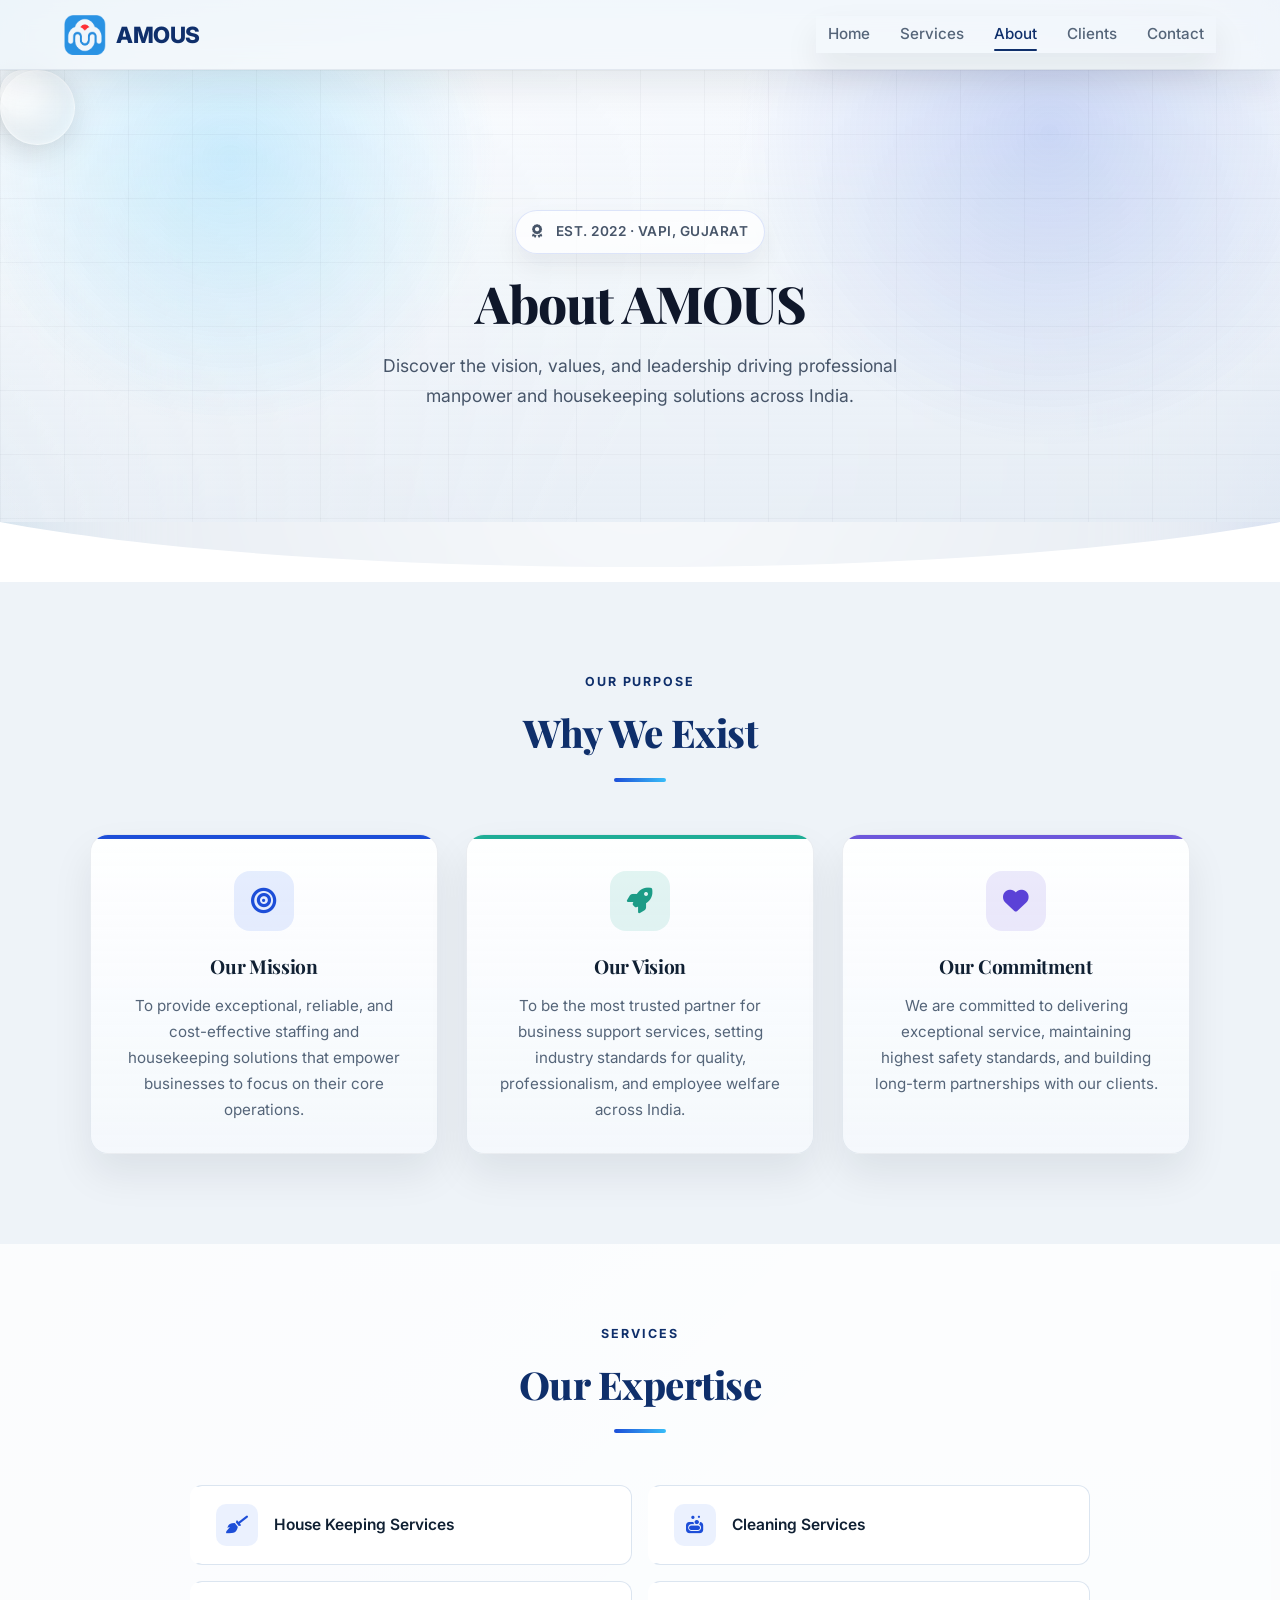
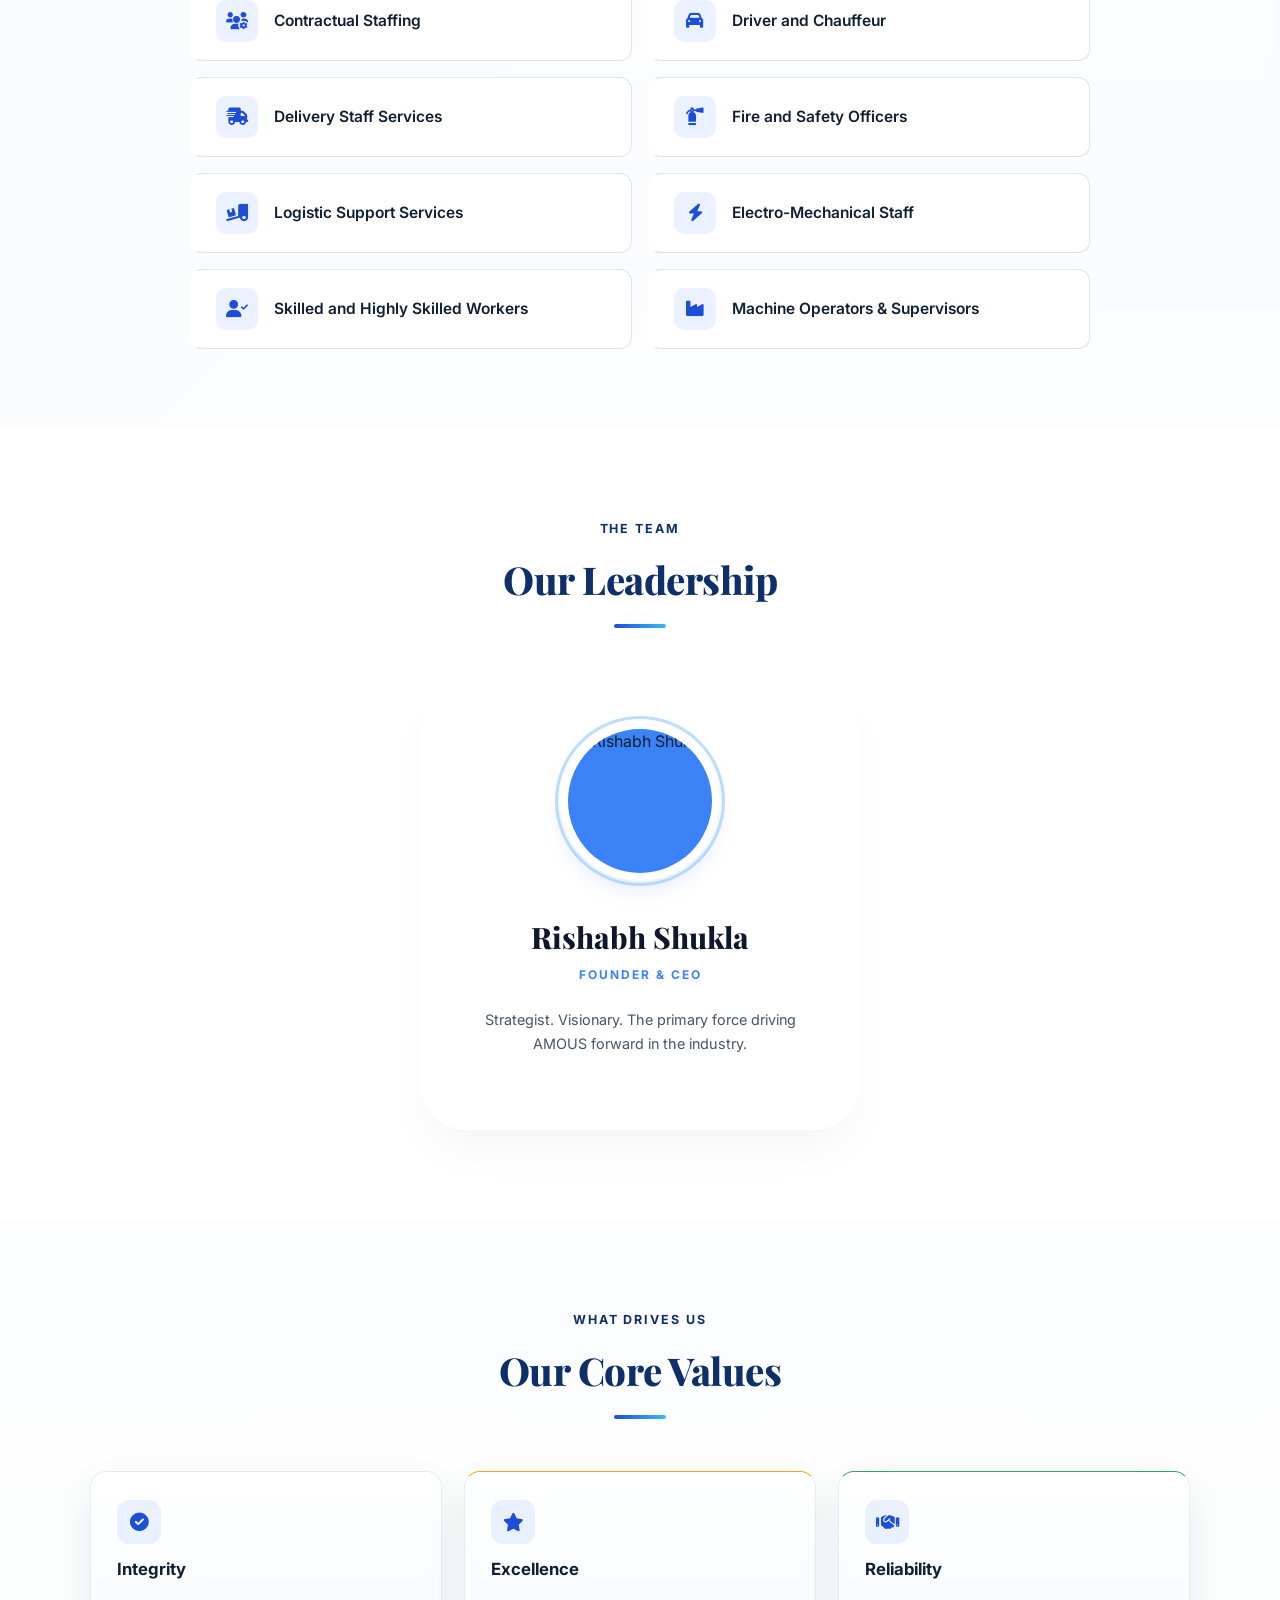
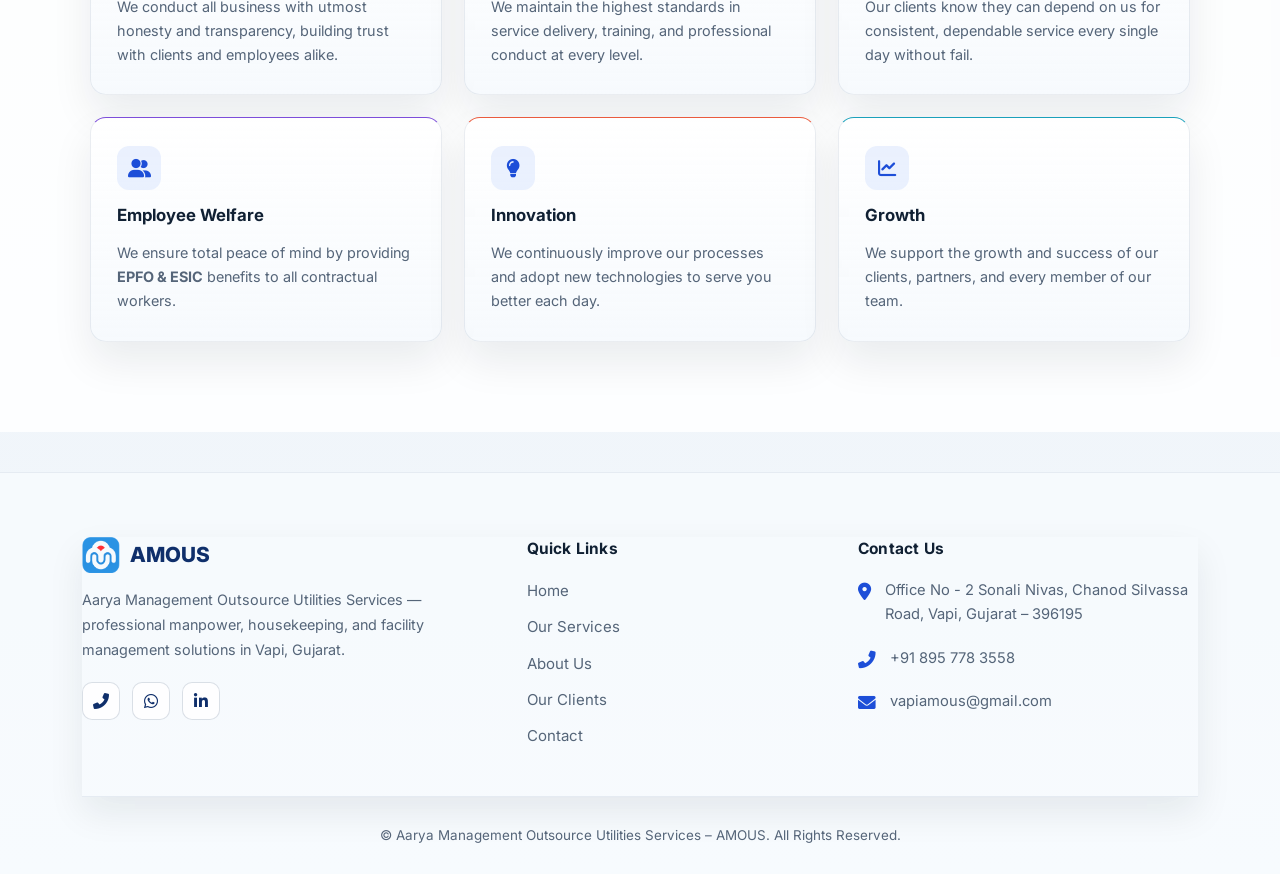
==== frontend/about.html @ ff57b249 "Add project files and ignore sensitive backend env/data/uploads" ====
<!DOCTYPE html>
<html lang="en">

<head>
  <meta charset="UTF-8">
  <title>About AMOUS | Best Manpower Supply in Vapi</title>
  <meta name="description"
    content="Learn about AMOUS, a trusted provider for manpower supply, housekeeping, staffing, and facility management in Vapi, Gujarat.">
  <meta name="keywords"
    content="best manpower supply in Vapi, manpower supplier in Vapi, facility management Vapi, housekeeping services Vapi, staffing services Gujarat, Vabion manpower services, manpower supplier Vabion">
  <meta name="viewport" content="width=device-width, initial-scale=1.0">
  <link rel="canonical" href="https://www.amous.in/about.html">

  <!-- Fonts & Icons -->
  <link rel="preconnect" href="https://fonts.googleapis.com">
  <link rel="preconnect" href="https://fonts.gstatic.com" crossorigin>
  <link href="https://fonts.googleapis.com/css2?family=Inter:wght@300;400;500;600;700;800&display=swap"
    rel="stylesheet">
  <link rel="stylesheet" href="https://cdnjs.cloudflare.com/ajax/libs/font-awesome/6.0.0/css/all.min.css">
  <link rel="stylesheet" href="https://cdnjs.cloudflare.com/ajax/libs/aos/2.3.4/aos.css">

  <!-- Shared Stylesheet -->
  <link rel="stylesheet" href="style.css?v=3">

  <style>
    /* about page styles */

    /* bg canvas */
    #hero-canvas {
      position: fixed;
      top: 0;
      left: 0;
      width: 100vw;
      height: 100vh;
      pointer-events: none;
      z-index: -1;
    }

    /* no custom cursor */

    /* floating liquid glass bubbles */
    .physics-orb {
      position: absolute;
      border-radius: 50%;
      pointer-events: none;
      z-index: 3;
      will-change: left, top;
      user-select: none;
      background: radial-gradient(circle at 30% 30%, rgba(255, 255, 255, 0.4), rgba(255, 255, 255, 0.02));
      backdrop-filter: blur(8px);
      -webkit-backdrop-filter: blur(8px);
      border: 1px solid rgba(255, 255, 255, 0.5);
      box-shadow: inset 0 0 10px rgba(255, 255, 255, 0.4), 0 8px 32px rgba(0, 0, 0, 0.1);
    }

    /* hero banner */
    .about-hero {
      position: relative;
      padding: 140px 20px 110px;
      margin-top: 70px;
      background: transparent;
      color: var(--text);
      text-align: center;
      overflow: hidden;
    }

    /* Animated gradient blobs */
    .about-hero::before {
      content: '';
      position: absolute;
      inset: 0;
      background:
        radial-gradient(ellipse 65% 70% at 15% 40%, rgba(59, 130, 246, 0.15) 0%, transparent 65%),
        radial-gradient(ellipse 55% 65% at 85% 20%, rgba(139, 92, 246, 0.1) 0%, transparent 60%),
        radial-gradient(ellipse 45% 55% at 55% 85%, rgba(14, 165, 233, 0.1) 0%, transparent 60%);
      animation: heroGlow 10s ease-in-out infinite alternate;
      pointer-events: none;
    }

    @keyframes heroGlow {
      0% {
        opacity: 1;
        transform: scale(1);
      }

      100% {
        opacity: 0.8;
        transform: scale(1.05);
      }
    }

    /* Dot grid overlay */
    .about-hero::after {
      content: '';
      position: absolute;
      inset: 0;
      background-image: radial-gradient(circle, rgba(0, 0, 0, 0.03) 1px, transparent 1px);
      background-size: 28px 28px;
      pointer-events: none;
    }

    .about-hero-content {
      position: relative;
      z-index: 2;
      max-width: 740px;
      margin: 0 auto;
    }

    .about-hero-tag {
      display: inline-flex;
      align-items: center;
      gap: 10px;
      color: #475569;
      font-size: 0.85rem;
      font-weight: 600;
      letter-spacing: 0.5px;
      text-transform: uppercase;
      margin-bottom: 20px;
    }

    .about-hero h1 {
      font-size: clamp(2rem, 4.5vw, 3.2rem);
      font-weight: 800;
      letter-spacing: -1px;
      line-height: 1.15;
      margin-bottom: 18px;
      color: #0f172a;
    }

    .about-hero p {
      font-size: 1.1rem;
      color: #475569;
      line-height: 1.75;
      max-width: 600px;
      margin: 0 auto;
    }

    /* Wave divider */
    .wave-divider {
      position: relative;
      height: 60px;
      background: transparent;
      overflow: hidden;
    }

    .wave-divider svg {
      position: absolute;
      bottom: 0;
      left: 0;
      width: 100%;
      height: 100%;
    }

    @media (max-width: 768px) {
      .about-hero {
        padding: 100px 20px 80px;
      }

      .about-hero h1 {
        font-size: 2rem;
      }

      .about-hero p {
        font-size: 1rem;
      }
    }

    /* mission & vision */
    .mission-section {
      padding: 90px 20px;
      background: var(--bg);
    }

    .mission-grid {
      max-width: 1100px;
      margin: 0 auto;
      display: grid;
      grid-template-columns: repeat(3, 1fr);
      gap: 28px;
    }

    @media (max-width: 860px) {
      .mission-grid {
        grid-template-columns: 1fr;
        max-width: 480px;
      }
    }

    .mission-card {
      position: relative;
      padding: 36px 30px 30px;
      border-radius: 18px;
      background: var(--surface);
      border: 1px solid var(--surface-2);
      text-align: center;
      transition: box-shadow var(--transition), transform var(--transition), background var(--transition);
      overflow: hidden;
    }

    .mission-card::before {
      content: '';
      position: absolute;
      top: 0;
      left: 0;
      right: 0;
      height: 4px;
      border-radius: 18px 18px 0 0;
    }

    .mission-card.mc-mission::before {
      background: var(--blue);
    }

    .mission-card.mc-vision::before {
      background: hsl(170, 70%, 40%);
    }

    .mission-card.mc-commit::before {
      background: hsl(250, 65%, 60%);
    }

    .mission-card:hover {
      box-shadow: var(--shadow-md);
      transform: translateY(-6px);
      background: var(--white);
    }

    .mission-icon {
      width: 60px;
      height: 60px;
      border-radius: 16px;
      display: flex;
      align-items: center;
      justify-content: center;
      margin: 0 auto 20px;
      font-size: 1.6rem;
    }

    .mc-mission .mission-icon {
      background: hsla(221, 91%, 60%, 0.12);
      color: var(--blue);
    }

    .mc-vision .mission-icon {
      background: hsla(170, 70%, 40%, 0.12);
      color: hsl(170, 70%, 36%);
    }

    .mc-commit .mission-icon {
      background: hsla(250, 65%, 60%, 0.12);
      color: hsl(250, 65%, 55%);
    }

    .mission-card h3 {
      font-size: 1.2rem;
      font-weight: 700;
      color: var(--text);
      margin-bottom: 12px;
      letter-spacing: -0.3px;
    }

    .mission-card p {
      color: var(--text-muted);
      font-size: 0.95rem;
      line-height: 1.7;
      margin: 0;
    }

    /* expertise */
    .expertise-section {
      padding: 80px 20px;
      background: var(--surface);
    }

    .expertise-grid {
      display: grid;
      grid-template-columns: repeat(2, 1fr);
      gap: 16px;
      max-width: 900px;
      margin: 0 auto;
    }

    @media (max-width: 640px) {
      .expertise-grid {
        grid-template-columns: 1fr;
      }
    }

    .expertise-item {
      background: var(--white);
      border-radius: 12px;
      padding: 18px 22px;
      display: flex;
      align-items: center;
      gap: 16px;
      border: 1px solid var(--surface-2);
      border-left: 4px solid transparent;
      transition: border-left-color var(--transition), box-shadow var(--transition), transform var(--transition);
      cursor: default;
    }

    .expertise-item:hover {
      border-left-color: var(--blue);
      box-shadow: var(--shadow-md);
      transform: translateX(6px);
    }

    .expertise-item .exp-icon {
      width: 42px;
      height: 42px;
      border-radius: 10px;
      background: hsla(221, 91%, 60%, 0.1);
      display: flex;
      align-items: center;
      justify-content: center;
      color: var(--blue);
      font-size: 1.1rem;
      flex-shrink: 0;
      transition: background var(--transition), transform var(--transition);
    }

    .expertise-item:hover .exp-icon {
      background: var(--blue);
      color: white;
      transform: scale(1.1);
    }

    .expertise-item span {
      font-weight: 600;
      font-size: 0.97rem;
      color: var(--text);
    }

    /* leadership */
    .leadership-section {
      padding: 90px 20px;
      background: var(--white);
    }

    .team-grid {
      display: flex;
      justify-content: center;
      flex-wrap: wrap;
      gap: 36px;
      max-width: 1000px;
      margin: 0 auto;
    }

    .team-member {
      background: rgba(255, 255, 255, 0.6);
      backdrop-filter: blur(16px);
      -webkit-backdrop-filter: blur(16px);
      border: 1px solid rgba(255, 255, 255, 0.8);
      box-shadow: 0 25px 50px -12px rgba(0, 0, 0, 0.05);
      transition: transform 0.2s ease-out, box-shadow 0.2s ease-out;
      border-radius: 3rem;
      padding: 40px;
      text-align: center;
      width: 100%;
      max-width: 440px;
      position: relative;
    }

    .team-avatar-initials {
      width: 160px;
      height: 160px;
      margin: 0 auto 32px;
      border-radius: 50%;
      background: white;
      box-shadow: 0 10px 25px -5px rgba(59, 130, 246, 0.2);
      display: flex;
      align-items: center;
      justify-content: center;
      position: relative;
      padding: 8px;
      /* White border gap */
    }

    .team-avatar-initials img {
      border-radius: 50%;
      object-fit: cover;
      width: 100%;
      height: 100%;
      background: #3b82f6;
      /* Fallback color */
    }

    /* Outer glowing ring around avatars */
    .avatar-ring {
      position: absolute;
      inset: -5px;
      border: 3px solid #93c5fd;
      border-radius: 50%;
      opacity: 0.6;
    }

    .team-member-info h3 {
      font-size: 1.85rem;
      font-weight: 800;
      color: #0f172a;
      margin-bottom: 4px;
    }

    .team-member-role {
      display: block;
      color: #3b82f6;
      font-size: 0.75rem;
      font-weight: 700;
      text-transform: uppercase;
      letter-spacing: 2px;
      margin-bottom: 24px;
    }

    .team-member-bio {
      color: #475569;
      font-size: 0.9rem;
      line-height: 1.7;
      margin-bottom: 32px;
    }



    @media (max-width: 768px) {
      .team-grid {
        flex-direction: column;
        align-items: center;
      }
    }

    /* core values */
    .values-section {
      padding: 90px 20px;
      background: var(--surface);
    }

    .values-grid {
      display: grid;
      grid-template-columns: repeat(3, 1fr);
      gap: 22px;
      max-width: 1100px;
      margin: 0 auto;
    }

    @media (max-width: 900px) {
      .values-grid {
        grid-template-columns: repeat(2, 1fr);
      }
    }

    @media (max-width: 580px) {
      .values-grid {
        grid-template-columns: 1fr;
      }
    }

    .value-card {
      background: var(--white);
      border-radius: 16px;
      padding: 28px 26px;
      border: 1px solid var(--surface-2);
      border-top: 4px solid var(--blue);
      transition: box-shadow var(--transition), transform var(--transition), border-top-color var(--transition);
      display: flex;
      flex-direction: column;
      gap: 12px;
    }

    .value-card:nth-child(2) {
      border-top-color: hsl(35, 92%, 55%);
    }

    .value-card:nth-child(3) {
      border-top-color: hsl(145, 55%, 42%);
    }

    .value-card:nth-child(4) {
      border-top-color: hsl(260, 65%, 58%);
    }

    .value-card:nth-child(5) {
      border-top-color: hsl(10, 80%, 58%);
    }

    .value-card:nth-child(6) {
      border-top-color: hsl(190, 75%, 42%);
    }

    .value-card:hover {
      box-shadow: var(--shadow-md);
      transform: translateY(-5px);
    }

    .value-icon {
      width: 44px;
      height: 44px;
      border-radius: 12px;
      background: hsla(221, 91%, 60%, 0.1);
      display: flex;
      align-items: center;
      justify-content: center;
      color: var(--blue);
      font-size: 1.15rem;
      transition: transform 0.5s ease, background var(--transition);
    }

    .value-card:hover .value-icon {
      transform: rotateY(360deg);
    }

    .value-card h4 {
      font-size: 1.05rem;
      font-weight: 700;
      color: var(--text);
      margin: 0;
    }

    .value-card p {
      font-size: 0.9rem;
      color: var(--text-muted);
      margin: 0;
      line-height: 1.65;
    }

    /* dividers */
    .section-divider {
      width: 52px;
      height: 4px;
      background: linear-gradient(90deg, var(--blue), var(--blue-light));
      border-radius: 99px;
      margin: 10px auto 52px;
    }

    /* Footer for about page */
    .about-footer {
      background: var(--navy);
      color: hsla(0, 0%, 100%, 0.7);
      padding: 64px 20px 28px;
    }
  </style>
  <style>
    :root {
      --bg: #eef3f8;
      --surface: rgba(255, 255, 255, 0.86);
      --surface-2: #dbe5f0;
      --white: #ffffff;
      --text: #102033;
      --text-muted: #556579;
      --blue: #1d4ed8;
      --blue-light: #38bdf8;
      --blue-dark: #0f2f6b;
      --border: rgba(148, 163, 184, 0.22);
      --radius: 22px;
      --radius-sm: 12px;
      --shadow-sm: 0 16px 34px rgba(15, 23, 42, 0.08);
      --shadow-md: 0 24px 48px rgba(15, 23, 42, 0.12);
      --shadow-lg: 0 36px 72px rgba(15, 23, 42, 0.16);
      --transition: 0.28s ease;
    }

    body {
      background:
        radial-gradient(circle at top left, rgba(56, 189, 248, 0.22), transparent 28%),
        radial-gradient(circle at top right, rgba(29, 78, 216, 0.18), transparent 30%),
        linear-gradient(135deg, rgba(15, 47, 107, 0.07) 0%, transparent 42%),
        linear-gradient(180deg, #f2f6fb 0%, #e2ebf4 44%, #f4f8fc 100%);
      color: var(--text);
    }

    .about-hero {
      background:
        linear-gradient(180deg, rgba(248, 251, 254, 0.94) 0%, rgba(227, 235, 244, 0.7) 100%);
    }

    .about-hero::before {
      background:
        radial-gradient(circle at 18% 20%, rgba(56, 189, 248, 0.24), transparent 24%),
        radial-gradient(circle at 82% 14%, rgba(29, 78, 216, 0.2), transparent 28%),
        linear-gradient(120deg, rgba(255, 255, 255, 0.28) 0%, transparent 55%);
      animation: heroGlow 12s ease-in-out infinite alternate;
    }

    .about-hero::after {
      background-image:
        linear-gradient(rgba(15, 23, 42, 0.07) 1px, transparent 1px),
        linear-gradient(90deg, rgba(15, 23, 42, 0.07) 1px, transparent 1px);
      background-size: 64px 64px;
      opacity: 0.48;
    }

    .about-hero-tag {
      background: rgba(255, 255, 255, 0.72);
      border: 1px solid rgba(29, 78, 216, 0.14);
      border-radius: 999px;
      padding: 10px 16px;
      box-shadow: 0 12px 24px rgba(15, 23, 42, 0.06);
    }

    .mission-card,
    .value-card,
    .team-card {
      background: linear-gradient(180deg, rgba(255, 255, 255, 0.94) 0%, rgba(245, 249, 253, 0.84) 100%);
      border: 1px solid rgba(148, 163, 184, 0.2);
      box-shadow: 0 20px 40px rgba(15, 23, 42, 0.08);
    }
  </style>
</head>

<body>
  <!-- Scroll Progress Bar -->
  <div class="scroll-progress-container">
    <div class="scroll-progress-bar" id="scrollProgress"></div>
  </div>

  <!-- Full-page canvas background (fixed, behind everything) -->
  <canvas id="hero-canvas"></canvas>


  <!-- floating glass bubbles -->
  <div class="physics-orb" id="orb0" style="width: 60px; height: 60px;"></div>
  <div class="physics-orb" id="orb1" style="width: 45px; height: 45px;"></div>
  <div class="physics-orb" id="orb2" style="width: 75px; height: 75px;"></div>

  <!-- header -->
  <header id="header">
    <div class="nav-container">
      <a href="index.html" class="logo">
        <img src="main/logo.png" alt="AMOUS logo">
        <span>AMOUS</span>
      </a>
      <div class="hamburger" id="hamburger"><i class="fas fa-bars"></i></div>
      <nav id="nav-menu">
        <a href="index.html#home" class="nav-link">Home</a>
        <a href="index.html#services" class="nav-link">Services</a>
        <a href="about.html" class="nav-link active-nav">About</a>
        <a href="index.html#clients" class="nav-link">Clients</a>
        <a href="index.html#contact" class="nav-link">Contact</a>
      </nav>
    </div>
  </header>

  <!-- hero -->
  <section class="about-hero">
    <div class="about-hero-content">
      <span class="about-hero-tag"><i class="fas fa-award"></i> &nbsp;Est. 2022 · Vapi, Gujarat</span>
      <h1 data-aos="fade-up" data-aos-duration="900">About AMOUS</h1>
      <p data-aos="fade-up" data-aos-duration="900" data-aos-delay="150">Discover the vision, values, and leadership
        driving professional manpower and housekeeping solutions across India.</p>
    </div>
  </section>

  <!-- Wave divider -->
  <div class="wave-divider">
    <svg viewBox="0 0 1440 60" preserveAspectRatio="none" xmlns="http://www.w3.org/2000/svg">
      <path d="M0,0 C360,60 1080,60 1440,0 L1440,60 L0,60 Z" fill="var(--white)" />
    </svg>
  </div>

  <!-- mission -->
  <section class="mission-section">
    <span class="section-label">Our Purpose</span>
    <h2 class="section-title">Why We Exist</h2>
    <div class="section-divider"></div>

    <div class="mission-grid">
      <div class="mission-card mc-mission" data-aos="fade-up" data-aos-delay="0">
        <div class="mission-icon"><i class="fas fa-bullseye"></i></div>
        <h3>Our Mission</h3>
        <p>To provide exceptional, reliable, and cost-effective staffing and housekeeping solutions that empower
          businesses to focus on their core operations.</p>
      </div>
      <div class="mission-card mc-vision" data-aos="fade-up" data-aos-delay="120">
        <div class="mission-icon"><i class="fas fa-rocket"></i></div>
        <h3>Our Vision</h3>
        <p>To be the most trusted partner for business support services, setting industry standards for quality,
          professionalism, and employee welfare across India.</p>
      </div>
      <div class="mission-card mc-commit" data-aos="fade-up" data-aos-delay="240">
        <div class="mission-icon"><i class="fas fa-heart"></i></div>
        <h3>Our Commitment</h3>
        <p>We are committed to delivering exceptional service, maintaining highest safety standards, and building
          long-term partnerships with our clients.</p>
      </div>
    </div>
  </section>

  <!-- services -->
  <section class="expertise-section">
    <span class="section-label">Services</span>
    <h2 class="section-title">Our Expertise</h2>
    <div class="section-divider"></div>

    <div class="expertise-grid">
      <div class="expertise-item" data-aos="fade-up" data-aos-delay="0">
        <div class="exp-icon"><i class="fas fa-broom"></i></div>
        <span>House Keeping Services</span>
      </div>
      <div class="expertise-item" data-aos="fade-up" data-aos-delay="60">
        <div class="exp-icon"><i class="fas fa-soap"></i></div>
        <span>Cleaning Services</span>
      </div>
      <div class="expertise-item" data-aos="fade-up" data-aos-delay="120">
        <div class="exp-icon"><i class="fas fa-users-cog"></i></div>
        <span>Contractual Staffing</span>
      </div>
      <div class="expertise-item" data-aos="fade-up" data-aos-delay="180">
        <div class="exp-icon"><i class="fas fa-car"></i></div>
        <span>Driver and Chauffeur</span>
      </div>
      <div class="expertise-item" data-aos="fade-up" data-aos-delay="240">
        <div class="exp-icon"><i class="fas fa-shipping-fast"></i></div>
        <span>Delivery Staff Services</span>
      </div>
      <div class="expertise-item" data-aos="fade-up" data-aos-delay="300">
        <div class="exp-icon"><i class="fas fa-fire-extinguisher"></i></div>
        <span>Fire and Safety Officers</span>
      </div>
      <div class="expertise-item" data-aos="fade-up" data-aos-delay="360">
        <div class="exp-icon"><i class="fas fa-truck-loading"></i></div>
        <span>Logistic Support Services</span>
      </div>
      <div class="expertise-item" data-aos="fade-up" data-aos-delay="420">
        <div class="exp-icon"><i class="fas fa-bolt"></i></div>
        <span>Electro-Mechanical Staff</span>
      </div>
      <div class="expertise-item" data-aos="fade-up" data-aos-delay="480">
        <div class="exp-icon"><i class="fas fa-user-check"></i></div>
        <span>Skilled and Highly Skilled Workers</span>
      </div>
      <div class="expertise-item" data-aos="fade-up" data-aos-delay="540">
        <div class="exp-icon"><i class="fas fa-industry"></i></div>
        <span>Machine Operators &amp; Supervisors</span>
      </div>
    </div>
  </section>

  <!-- team -->
  <section class="leadership-section">
    <span class="section-label">The Team</span>
    <h2 class="section-title">Our Leadership</h2>
    <div class="section-divider"></div>

    <div class="team-grid">

      <!-- Card 1 -->
      <div class="team-member" data-tilt>
        <div class="team-avatar-initials">
          <img src="https://placehold.co/400x400/3b82f6/ffffff?text=RS&font=Montserrat" alt="Rishabh Shukla">
          <div class="avatar-ring"></div>
        </div>
        <div class="team-member-info">
          <h3>Rishabh Shukla</h3>
          <span class="team-member-role">Founder &amp; CEO</span>
          <p class="team-member-bio">Strategist. Visionary. The primary force driving AMOUS forward in the industry.</p>
        </div>
      </div>

    </div>
  </section>

  <!-- values -->
  <section class="values-section">
    <span class="section-label">What Drives Us</span>
    <h2 class="section-title">Our Core Values</h2>
    <div class="section-divider"></div>

    <div class="values-grid">
      <div class="value-card" data-aos="fade-up" data-aos-delay="0">
        <div class="value-icon"><i class="fas fa-check-circle"></i></div>
        <h4>Integrity</h4>
        <p>We conduct all business with utmost honesty and transparency, building trust with clients and employees
          alike.</p>
      </div>
      <div class="value-card" data-aos="fade-up" data-aos-delay="80">
        <div class="value-icon"><i class="fas fa-star"></i></div>
        <h4>Excellence</h4>
        <p>We maintain the highest standards in service delivery, training, and professional conduct at every level.</p>
      </div>
      <div class="value-card" data-aos="fade-up" data-aos-delay="160">
        <div class="value-icon"><i class="fas fa-handshake"></i></div>
        <h4>Reliability</h4>
        <p>Our clients know they can depend on us for consistent, dependable service every single day without fail.</p>
      </div>
      <div class="value-card" data-aos="fade-up" data-aos-delay="240">
        <div class="value-icon"><i class="fas fa-user-friends"></i></div>
        <h4>Employee Welfare</h4>
        <p>We ensure total peace of mind by providing <strong>EPFO &amp; ESIC</strong> benefits to all contractual
          workers.</p>
      </div>
      <div class="value-card" data-aos="fade-up" data-aos-delay="320">
        <div class="value-icon"><i class="fas fa-lightbulb"></i></div>
        <h4>Innovation</h4>
        <p>We continuously improve our processes and adopt new technologies to serve you better each day.</p>
      </div>
      <div class="value-card" data-aos="fade-up" data-aos-delay="400">
        <div class="value-icon"><i class="fas fa-chart-line"></i></div>
        <h4>Growth</h4>
        <p>We support the growth and success of our clients, partners, and every member of our team.</p>
      </div>
    </div>
  </section>

  <!-- footer -->
  <footer id="contact">
    <div class="footer-inner">

      <!-- Brand column -->
      <div class="footer-col">
        <div class="footer-logo-row">
          <img src="main/logo.png" alt="AMOUS logo">
          <span>AMOUS</span>
        </div>
        <p>Aarya Management Outsource Utilities Services — professional manpower, housekeeping, and facility management
          solutions in Vapi, Gujarat.</p>
        <div class="footer-socials" style="margin-top:20px">
          <a href="tel:+918957783558" title="Call Us"><i class="fas fa-phone-alt"></i></a>
          <a href="https://wa.me/918957783558" target="_blank" rel="noopener" title="WhatsApp"><i
              class="fab fa-whatsapp"></i></a>
          <a href="https://www.linkedin.com/company/aarya-management-outsource-utilities-services-amous/"
            target="_blank" rel="noopener" title="LinkedIn"><i class="fab fa-linkedin-in"></i></a>
        </div>
      </div>

      <!-- Quick links column -->
      <div class="footer-col">
        <h4>Quick Links</h4>
        <div class="footer-links">
          <a href="index.html#home">Home</a>
          <a href="index.html#services">Our Services</a>
          <a href="about.html">About Us</a>
          <a href="index.html#clients">Our Clients</a>
          <a href="index.html#contact">Contact</a>
        </div>
      </div>

      <!-- Contact column -->
      <div class="footer-col">
        <h4>Contact Us</h4>
        <div class="footer-contact-row">
          <i class="fas fa-map-marker-alt"></i>
          <span>Office No - 2 Sonali Nivas, Chanod Silvassa Road, Vapi, Gujarat – 396195</span>
        </div>
        <div class="footer-contact-row">
          <i class="fas fa-phone-alt"></i>
          <span>+91 895 778 3558</span>
        </div>
        <div class="footer-contact-row">
          <i class="fas fa-envelope"></i>
          <span>vapiamous@gmail.com</span>
        </div>
      </div>

    </div>
    <div class="footer-bottom">
      <p>© <span id="year"></span> Aarya Management Outsource Utilities Services – AMOUS. All Rights Reserved.</p>
    </div>
  </footer>

  <!-- AOS Library -->
  <script src="https://cdnjs.cloudflare.com/ajax/libs/aos/2.3.4/aos.js"></script>

  <script>
    // Initialize AOS Animation Library
    AOS.init({
      duration: 800,
      once: true,
      offset: 100,
      easing: 'ease-in-out-quad',
    });

    // Mobile Menu
    document.getElementById('hamburger').addEventListener('click', () => {
      document.getElementById('nav-menu').classList.toggle('active');
    });

    // Year
    document.getElementById('year').textContent = new Date().getFullYear();

    // Close menu on link click
    document.querySelectorAll('.nav-link').forEach(link => {
      link.addEventListener('click', () => {
        document.getElementById('nav-menu').classList.remove('active');
      });
    });

    // Header glass on scroll
    window.addEventListener('scroll', () => {
      document.getElementById('header').classList.toggle('scrolled', pageYOffset > 40);
    });

    /* canvas & physics */
    (function () {
      /* blobs */
      const canvas = document.getElementById('hero-canvas');
      const ctx = canvas.getContext('2d');
      const heroEl = document.querySelector('.about-hero');

      // Dark-theme palette — deep saturated colours that bloom on navy
      const BLOB_COLORS = ['#3b82f6', '#6366f1', '#8b5cf6', '#0ea5e9', '#06b6d4', '#2563eb', '#4f46e5', '#60a5fa'];

      let blobs = [];
      let blobMouse = { x: -2000, y: -2000 };

      function resizeCanvas() {
        canvas.width = window.innerWidth;
        canvas.height = window.innerHeight;
      }

      class Blob {
        constructor(i) {
          this.color = BLOB_COLORS[i % BLOB_COLORS.length];
          this.reset();
        }
        reset() {
          this.x = Math.random() * canvas.width;
          this.y = Math.random() * canvas.height;
          this.r = 120 + Math.random() * 160;   // soft large blobs
          this.bvx = (Math.random() - .5) * 0.9; // slow drift
          this.bvy = (Math.random() - .5) * 0.9;
          this.vx = 0; this.vy = 0;
        }
        update() {
          const dx = this.x - blobMouse.x;
          const dy = this.y - blobMouse.y;
          const dist = Math.hypot(dx, dy);
          const repR = 380;
          if (dist < repR && dist > 0.1) {
            const f = (repR - dist) / repR;
            this.vx += (dx / dist) * f * 0.7;
            this.vy += (dy / dist) * f * 0.7;
          }
          this.vx *= 0.93; this.vy *= 0.93;
          this.x += this.vx + this.bvx;
          this.y += this.vy + this.bvy;
          // Soft wall bounce
          if (this.x < -this.r) this.bvx = Math.abs(this.bvx);
          if (this.x > canvas.width + this.r) this.bvx = -Math.abs(this.bvx);
          if (this.y < -this.r) this.bvy = Math.abs(this.bvy);
          if (this.y > canvas.height + this.r) this.bvy = -Math.abs(this.bvy);
        }
        draw() {
          ctx.beginPath();
          ctx.arc(this.x, this.y, this.r, 0, Math.PI * 2);
          ctx.fillStyle = this.color;
          ctx.fill();
        }
      }

      function initBlobs() {
        blobs = [];
        const count = window.innerWidth < 768 ? 7 : 12;
        for (let i = 0; i < count; i++) blobs.push(new Blob(i));
      }

      function animateCanvas() {
        ctx.clearRect(0, 0, canvas.width, canvas.height);
        ctx.globalCompositeOperation = 'multiply'; // blends beautifully on light themes
        blobs.forEach(b => { b.update(); b.draw(); });
        requestAnimationFrame(animateCanvas);
      }

      /* orbs */
      const N = 3;

      const INIT = [
        { x: .10, y: .22 }, { x: .88, y: .14 }, { x: .20, y: .76 }
      ];
      // Smoother spring params — higher damping = silkier movement
      const PARAMS = [
        { k: .016, d: .90, r: 260 }, { k: .013, d: .92, r: 210 }, { k: .011, d: .91, r: 300 }
      ];

      let mouse = { x: -9999, y: -9999 };
      let inHero = false;
      const orbs = [];

      function initOrbs() {
        if (!heroEl) return;
        const rect = heroEl.getBoundingClientRect();
        for (let i = 0; i < N; i++) {
          const el = document.getElementById('orb' + i);
          if (!el) continue;
          const hw = el.offsetWidth / 2;
          const hh = el.offsetHeight / 2;
          const hx = rect.left + window.scrollX + INIT[i].x * rect.width;
          const hy = rect.top + window.scrollY + INIT[i].y * rect.height;
          el.style.left = (hx - hw) + 'px';
          el.style.top = (hy - hh) + 'px';
          orbs.push({
            el, hw, hh, x: hx, y: hy, vx: 0, vy: 0,
            bvx: (Math.random() - 0.5) * 1.5,
            bvy: (Math.random() - 0.5) * 1.5,
            r: PARAMS[i].r
          });
        }
      }

      if (heroEl) {
        heroEl.addEventListener('mouseenter', () => {
          inHero = true;
          document.body.classList.add('in-hero');
        });
        heroEl.addEventListener('mouseleave', () => {
          inHero = false;
          mouse = { x: -9999, y: -9999 };
          document.body.classList.remove('in-hero');
        });
        heroEl.addEventListener('mousemove', e => {
          mouse.x = e.clientX + window.scrollX;
          mouse.y = e.clientY + window.scrollY;
        });
        heroEl.querySelectorAll('input,button,a').forEach(el => {
          // Keeping event listeners blank just in case they're needed for ripples or other stuff
        });
      }

      // Canvas blobs react to mouse anywhere on the page
      window.addEventListener('mousemove', e => {
        blobMouse.x = e.clientX;
        blobMouse.y = e.clientY;
      });
      window.addEventListener('mouseout', e => {
        if (!e.relatedTarget) blobMouse = { x: -2000, y: -2000 };
      });

      let t = 0;
      function orbLoop() {
        t++;
        const rect = heroEl ? heroEl.getBoundingClientRect() : { left: 0, right: window.innerWidth, top: 0, bottom: window.innerHeight };

        orbs.forEach((o, i) => {
          const dx = o.x - mouse.x;
          const dy = o.y - mouse.y;
          const dist = Math.hypot(dx, dy);
          
          if (inHero && dist < o.r && dist > 0.1) {
            const f = (o.r - dist) / o.r;
            o.vx += (dx / dist) * f * 0.8;
            o.vy += (dy / dist) * f * 0.8;
          }
          
          o.vx *= 0.93;
          o.vy *= 0.93;
          o.x += o.vx + o.bvx;
          o.y += o.vy + o.bvy;

          const gminX = rect.left + window.scrollX + 20 + o.hw;
          const gmaxX = rect.right + window.scrollX - 20 - o.hw;
          const gminY = rect.top + window.scrollY + 20 + o.hh;
          const gmaxY = rect.bottom + window.scrollY - 20 - o.hh;
          
          if (o.x < gminX) { o.x = gminX; o.bvx = Math.abs(o.bvx); o.vx *= -0.5; }
          if (o.x > gmaxX) { o.x = gmaxX; o.bvx = -Math.abs(o.bvx); o.vx *= -0.5; }
          if (o.y < gminY) { o.y = gminY; o.bvy = Math.abs(o.bvy); o.vy *= -0.5; }
          if (o.y > gmaxY) { o.y = gmaxY; o.bvy = -Math.abs(o.bvy); o.vy *= -0.5; }

          o.el.style.left = (o.x - o.hw) + 'px';
          o.el.style.top = (o.y - o.hh) + 'px';
        });
        requestAnimationFrame(orbLoop);
      }

      window.addEventListener('load', () => {
        resizeCanvas();
        initBlobs();
        animateCanvas();
        initOrbs();
        orbLoop();
      });
      window.addEventListener('resize', () => { resizeCanvas(); });
    })();

    /* ripple */
    (function () {
      // Add .liq-btn class to all clickable buttons & CTA
      const targets = document.querySelectorAll(
        '.hero-btn, .cta-btn, .footer-socials a, .nav-link'
      );
      targets.forEach(el => el.classList.add('liq-btn'));

      // Spawn ripple on mousedown anywhere
      document.addEventListener('mousedown', e => {
        const btn = e.target.closest('.liq-btn');
        if (!btn) return;

        const rect = btn.getBoundingClientRect();
        const size = Math.max(rect.width, rect.height) * 2.2;
        const x = e.clientX - rect.left - size / 2;
        const y = e.clientY - rect.top - size / 2;

        const ripple = document.createElement('span');
        ripple.className = 'liq-ripple';
        ripple.style.cssText = `
          width:  ${size}px;
          height: ${size}px;
          left:   ${x}px;
          top:    ${y}px;
        `;
        btn.appendChild(ripple);
        // Remove after animation
        ripple.addEventListener('animationend', () => ripple.remove());
      });
    })();

    /* scroll progress bar & parallax */
    window.addEventListener('scroll', () => {
      const winScroll = document.body.scrollTop || document.documentElement.scrollTop;
      const height = document.documentElement.scrollHeight - document.documentElement.clientHeight;
      const scrolled = (winScroll / height) * 100;
      const bar = document.getElementById('scrollProgress');
      if (bar) bar.style.width = scrolled + '%';

      // Parallax Effects
      const heroContainer = document.querySelector('.about-hero-content');
      if (heroContainer) {
        heroContainer.style.transform = `translateY(${winScroll * 0.15}px)`;
        heroContainer.style.opacity = 1 - (winScroll / 700);
      }

      document.querySelectorAll('.physics-orb').forEach((orb, index) => {
        // Different parallax speed for different bubbles
        const speed = 1 + (index * 0.1); 
        orb.style.transform = `translateY(${winScroll * speed * 0.25}px)`;
      });
    });

    /* magnetic buttons */
    document.querySelectorAll('.magnetic').forEach(btn => {
      const inner = btn.querySelector('.magnetic-inner');
      if (!inner) return;

      btn.addEventListener('mousemove', e => {
        const rect = btn.getBoundingClientRect();
        const x = e.clientX - rect.left - rect.width / 2;
        const y = e.clientY - rect.top - rect.height / 2;
        
        // Move the inner text/icon by a fraction of the mouse position
        inner.style.transform = `translate(${x * 0.3}px, ${y * 0.3}px)`;
      });

      btn.addEventListener('mouseleave', () => {
        inner.style.transform = 'translate(0px, 0px)';
      });
    });

    // JavaScript for 3D Magnetic Tilt on founder cards
    document.querySelectorAll('[data-tilt]').forEach(card => {
      card.addEventListener('mousemove', (e) => {
        const rect = card.getBoundingClientRect();
        const x = e.clientX - rect.left;
        const y = e.clientY - rect.top;
        const centerX = rect.width / 2;
        const centerY = rect.height / 2;

        const rotateX = (y - centerY) / 15;
        const rotateY = (centerX - x) / 15;

        card.style.transform = `perspective(1000px) rotateX(${rotateX}deg) rotateY(${rotateY}deg) scale3d(1.02, 1.02, 1.02)`;

        // Dynamic shifting shadow
        const shadowX = -rotateY * 3;
        const shadowY = rotateX * 3;
        card.style.boxShadow = `${shadowX}px ${shadowY}px 40px rgba(59, 130, 246, 0.15)`;
      });

      card.addEventListener('mouseleave', () => {
        card.style.transform = `perspective(1000px) rotateX(0deg) rotateY(0deg) scale3d(1, 1, 1)`;
        card.style.boxShadow = '0 25px 50px -12px rgba(0, 0, 0, 0.05)';
      });
    });
  </script>

</body>

</html>
---- frontend/style.css ----
/* =============================================
   AMOUS – Premium Shared Stylesheet
   Inter Font · HSL Palette · Glassmorphism
   ============================================= */
@import url('https://fonts.googleapis.com/css2?family=Inter:wght@300;400;500;600;700;800&family=Playfair+Display:ital,wght@0,600;0,700;0,800;1,600&display=swap');

/* =============================================
   1. DESIGN TOKENS
   ============================================= */
:root {
  /* Corporate palette with dynamic accents */
  --blue-primary: #1d4ed8;
  --blue-glow: rgba(29, 78, 216, 0.2);
  --glass-bg: rgba(255, 255, 255, 0.78);
  --glass-border: rgba(148, 163, 184, 0.24);
  --text-main: #102033;
  --bg: #eef3f8;
  --surface: rgba(255, 255, 255, 0.84);
  --surface-2: #dbe5f0;
  --white: #ffffff;
  --text: #102033;
  --text-muted: #556579;
  --blue: #1d4ed8;
  --blue-light: #38bdf8;
  --blue-dark: #0f2f6b;
  --border: rgba(148, 163, 184, 0.22);
  --radius: 22px;
  --radius-sm: 12px;
  --shadow-sm: 0 16px 34px rgba(15, 23, 42, 0.08);
  --shadow-md: 0 24px 48px rgba(15, 23, 42, 0.12);
  --shadow-lg: 0 36px 72px rgba(15, 23, 42, 0.16);
  --transition: 0.28s ease;
}

/* Background Canvas Setup */
#hero-canvas {
  position: fixed;
  top: 0;
  left: 0;
  width: 100vw;
  height: 100vh;
  z-index: -1;
  filter: blur(80px); /* Soft organic look */
  background: radial-gradient(circle at 50% 50%, #f8fafc, #e2e8f0);
}

/* Glass Card Polish */
.hero-form-wrapper, .service-card, .client-col {
  background: var(--glass-bg) !important;
  backdrop-filter: blur(20px) saturate(180%) !important;
  -webkit-backdrop-filter: blur(20px) saturate(180%) !important;
  border: 1px solid var(--glass-border) !important;
  box-shadow: 0 8px 32px 0 rgba(31, 38, 135, 0.07) !important;
}

/* Floating Physics Orbs Styling */
.physics-orb {
  position: absolute;
  border-radius: 50%;
  background: radial-gradient(circle at 30% 30%, rgba(255, 255, 255, 0.8), rgba(59, 130, 246, 0.1));
  box-shadow: 
    inset 0 0 20px rgba(255, 255, 255, 0.5),
    0 10px 40px rgba(59, 130, 246, 0.2);
  border: 1px solid rgba(255, 255, 255, 0.4);
  pointer-events: none;
  z-index: 1;
}
/* =============================================
   2. RESET & BASE
   ============================================= */
*,
*::before,
*::after {
  box-sizing: border-box;
  margin: 0;
  padding: 0;
}

html {
  scroll-behavior: smooth;
  scroll-padding-top: 80px;
}

body {
  font-family: 'Inter', system-ui, sans-serif;
  background:
    radial-gradient(circle at top left, rgba(56, 189, 248, 0.2), transparent 30%),
    radial-gradient(circle at top right, rgba(29, 78, 216, 0.14), transparent 28%),
    linear-gradient(135deg, rgba(15, 47, 107, 0.05) 0%, transparent 42%),
    linear-gradient(180deg, #f3f7fb 0%, #e3ebf3 46%, #f5f8fc 100%);
  color: var(--text);
  overflow-x: hidden;
  line-height: 1.6;
  -webkit-font-smoothing: antialiased;
}

h1, h2, h3 {
  font-family: 'Playfair Display', serif;
}

a {
  text-decoration: none;
  color: inherit;
}

ul {
  list-style: none;
}

img {
  display: block;
  max-width: 100%;
}

/* =============================================
   3. HEADER & NAV
   ============================================= */
header {
  position: fixed;
  top: 0;
  width: 100%;
  height: 70px;
  z-index: 1000;
  display: flex;
  align-items: center;
  background: rgba(255, 255, 255, 0.7);
  backdrop-filter: blur(12px);
  -webkit-backdrop-filter: blur(12px);
  border-bottom: 1px solid rgba(226, 232, 240, 0.6);
  box-shadow: 0 1px 0 rgba(0, 0, 0, 0.02);
  transition: background var(--transition), box-shadow var(--transition);
}

header.scrolled {
  background: rgba(255, 255, 255, 0.95);
  box-shadow: var(--shadow-sm);
}

.nav-container {
  width: 90%;
  max-width: 1200px;
  margin: auto;
  display: flex;
  justify-content: space-between;
  align-items: center;
}

.logo {
  display: inline-flex;
  align-items: center;
  gap: 10px;
  text-decoration: none;
}

.logo img {
  height: 40px;
  width: auto;
}

.logo span {
  font-size: 1.4rem;
  font-weight: 800;
  color: var(--blue);
  letter-spacing: -0.5px;
}

#nav-menu {
  display: flex;
  gap: 6px;
  align-items: center;
}

.nav-link {
  position: relative;
  color: var(--text-muted);
  font-weight: 500;
  font-size: 0.95rem;
  padding: 6px 12px;
  border-radius: var(--radius-sm);
  transition: color var(--transition), background var(--transition);
  overflow: hidden;
  /* needed for liquid ripple */
}

.nav-link::after {
  content: '';
  position: absolute;
  bottom: 2px;
  left: 12px;
  right: 12px;
  height: 2px;
  background: var(--blue-dark);
  border-radius: 99px;
  transform: scaleX(0);
  transform-origin: left;
  transition: transform var(--transition);
}

.nav-link:hover {
  color: var(--blue-dark);
  background: rgba(59, 130, 246, 0.08);
}

.nav-link:hover::after {
  transform: scaleX(1);
}

.nav-link.active-nav {
  color: var(--blue-dark);
}

.nav-link.active-nav::after {
  transform: scaleX(1);
}

.hamburger {
  display: none;
  font-size: 1.4rem;
  cursor: pointer;
  color: var(--text);
  padding: 6px;
  border-radius: var(--radius-sm);
  transition: background var(--transition);
}

.hamburger:hover {
  background: var(--surface-2);
}

/* =============================================
   3.5 SCROLL PROGRESS BAR
   ============================================= */
.scroll-progress-container {
  position: fixed;
  top: 0;
  left: 0;
  width: 100%;
  height: 4px;
  background: transparent;
  z-index: 10001; /* Above header */
  pointer-events: none;
}

.scroll-progress-bar {
  height: 100%;
  width: 0%;
  background: linear-gradient(90deg, var(--blue-light), var(--blue), var(--blue-dark));
  box-shadow: 0 0 10px rgba(59, 130, 246, 0.5);
  transition: width 0.1s ease-out;
}

/* =============================================
   4. HERO SECTION
   ============================================= */
.hero {
  position: relative;
  min-height: 100vh;
  display: flex;
  align-items: center;
  padding-top: 70px;
  overflow: hidden;
  /* canvas shows through — transparent bg handled in index.html inline style */
  background: transparent;
}

.hero-container {
  position: relative;
  z-index: 2;
  width: 90%;
  max-width: 1200px;
  margin: 0 auto;
  display: flex;
  justify-content: space-between;
  align-items: center;
  flex-wrap: wrap;
  gap: 2rem;
  padding: 40px 0;
}

.hero-text {
  flex: 1;
  min-width: 300px;
  color: var(--white);
}

.hero-badge {
  display: inline-flex;
  align-items: center;
  gap: 8px;
  background: hsla(221, 91%, 60%, 0.15);
  border: 1px solid hsla(221, 91%, 60%, 0.3);
  color: var(--blue-light);
  font-size: 0.82rem;
  font-weight: 600;
  padding: 6px 14px;
  border-radius: 99px;
  margin-bottom: 20px;
  letter-spacing: 0.4px;
}

.hero-badge .dot {
  width: 7px;
  height: 7px;
  border-radius: 50%;
  background: var(--blue-light);
  animation: pulse-dot 2s ease-in-out infinite;
}

@keyframes pulse-dot {

  0%,
  100% {
    opacity: 1;
    transform: scale(1);
  }

  50% {
    opacity: 0.5;
    transform: scale(0.75);
  }
}

.hero-text h1 {
  font-size: clamp(2rem, 4vw, 3.2rem);
  font-weight: 800;
  line-height: 1.15;
  letter-spacing: -1px;
  margin-bottom: 20px;
}

.hero-text p {
  font-size: 1.1rem;
  color: hsla(0, 0%, 100%, 0.72);
  margin-bottom: 32px;
  max-width: 480px;
  line-height: 1.7;
}

/* Typewriter cursor */
.txt-type>.txt {
  color: var(--blue-light);
  border-right: 0.18rem solid var(--blue-light);
  padding-right: 4px;
  animation: blink 0.7s step-end infinite;
}

@keyframes blink {

  0%,
  100% {
    border-color: transparent;
  }

  50% {
    border-color: var(--blue-light);
  }
}

/* Hero Form */
.hero-form-wrapper {
  flex: 0 0 370px;
  background: rgba(255, 255, 255, 0.96);
  padding: 32px;
  border-radius: 20px;
  box-shadow: var(--shadow-lg), 0 0 0 1px hsla(0, 0%, 100%, 0.5) inset;
  opacity: 0;
  transform: translateY(24px);
  animation: formRise 0.9s ease-out forwards;
  animation-delay: 2.8s;
}

@keyframes formRise {
  to {
    opacity: 1;
    transform: translateY(0);
  }
}

.hero-form-wrapper h3 {
  text-align: center;
  margin-bottom: 22px;
  color: var(--text);
  font-size: 1.3rem;
  font-weight: 700;
}

.input-group {
  margin-bottom: 14px;
  position: relative;
}

.input-group input {
  width: 100%;
  padding: 11px 14px;
  border: 1.5px solid var(--surface-2);
  border-radius: var(--radius-sm);
  background: var(--surface);
  color: var(--text);
  font-family: inherit;
  font-size: 0.95rem;
  transition: border-color var(--transition), box-shadow var(--transition);
  outline: none;
}

.input-group input:focus {
  border-color: var(--blue);
  box-shadow: 0 0 0 3px hsla(221, 91%, 60%, 0.15);
  background: var(--white);
}

.input-group input::placeholder {
  color: var(--text-muted);
}

.hero-btn {
  width: 100%;
  padding: 13px;
  background: var(--blue);
  color: white;
  border: none;
  border-radius: var(--radius-sm);
  font-weight: 700;
  font-size: 1rem;
  font-family: inherit;
  cursor: pointer;
  transition: background var(--transition), transform var(--transition), box-shadow var(--transition);
  display: flex;
  justify-content: center;
  align-items: center;
  gap: 8px;
  letter-spacing: 0.2px;
}

.hero-btn:hover {
  background: var(--blue-dark);
  box-shadow: 0 6px 20px hsla(221, 91%, 50%, 0.4);
}

.hero-btn:active {
  transform: translateY(0) scale(0.97);
}

/* Magnetic Button Utility Classes */
.magnetic {
  position: relative;
  display: inline-block;
  cursor: pointer;
}

.magnetic-inner {
  display: inline-block;
  transition: transform 0.3s cubic-bezier(0.2, 0.8, 0.2, 1);
  will-change: transform;
}

/* =============================================
   5. SECTION LAYOUT UTILITIES
   ============================================= */
section {
  overflow-x: hidden;
}

.section-title {
  text-align: center;
  font-size: clamp(1.6rem, 3vw, 2.4rem);
  font-weight: 800;
  color: var(--text);
  letter-spacing: -0.5px;
  margin-bottom: 14px;
}

.section-subtitle {
  text-align: center;
  color: var(--text-muted);
  font-size: 1.05rem;
  max-width: 540px;
  margin: 0 auto 52px;
  line-height: 1.65;
}

.section-label {
  display: block;
  text-align: center;
  font-size: 0.78rem;
  font-weight: 700;
  letter-spacing: 2px;
  text-transform: uppercase;
  color: var(--blue);
  margin-bottom: 10px;
}

/* =============================================
   6. SERVICES SECTION
   ============================================= */
#services {
  padding: 96px 20px;
  background: transparent;
}

.grid {
  display: grid;
  grid-template-columns: repeat(3, 1fr);
  gap: 28px;
  width: 90%;
  max-width: 1200px;
  margin: 0 auto;
  text-shadow: 0 4px 12px rgba(0, 0, 0, 0.6);
}

.service-card {
  background: var(--surface);
  border-radius: var(--radius);
  position: relative;
  overflow: hidden;
  box-shadow: var(--shadow-sm);
  transition: transform var(--transition), box-shadow var(--transition);
  height: 380px;
  border: 1px solid var(--border);
}

.service-card:hover {
  transform: translateY(-6px);
  box-shadow: 0 16px 40px hsla(0, 0%, 0%, 0.4);
}

/* Card face (front) */
.card-face {
  position: absolute;
  bottom: 0;
  left: 0;
  width: 100%;
  padding: 30px 24px;
  z-index: 2;
  transition: transform 0.4s cubic-bezier(0.4, 0, 0.2, 1), opacity 0.3s;
}

.card-face::after {
  content: '';
  position: absolute;
  inset: 0;
  background: linear-gradient(to top, rgba(0, 0, 0, 0.8) 0%, rgba(0, 0, 0, 0.3) 50%, rgba(0, 0, 0, 0.05) 100%);
  z-index: -1;
}

/* Card background image via utility classes on the wrapper */
.card-bg {
  position: absolute;
  inset: 0;
  background-size: cover;
  background-position: center;
  transition: transform 0.6s cubic-bezier(0.4, 0, 0.2, 1);
  z-index: 0;
}

/* Gradient overlay to make text readable on dark theme */
.service-card::after {
  content: '';
  position: absolute;
  inset: 0;
  background: linear-gradient(to top, hsla(222, 47%, 7%, 0.95) 0%, hsla(222, 47%, 7%, 0.4) 60%, transparent 100%);
  z-index: 1;
}

.service-card:hover .card-bg {
  transform: scale(1.06);
}

.service-card:hover .card-face {
  transform: translateY(-20px);
  opacity: 0;
}

.card-face .icon-ring {
  width: 52px;
  height: 52px;
  background: hsla(0, 0%, 100%, 0.1);
  backdrop-filter: blur(8px);
  -webkit-backdrop-filter: blur(8px);
  border: 1px solid hsla(0, 0%, 100%, 0.15);
  border-radius: 12px;
  display: flex;
  align-items: center;
  justify-content: center;
  font-size: 1.4rem;
  color: #fff;
  margin-bottom: 20px;
  box-shadow: 0 8px 24px hsla(0, 0%, 0%, 0.2);
}

.card-face h3 {
  font-size: 1.25rem;
  font-weight: 700;
  color: #fff;
  margin-bottom: 8px;
  letter-spacing: -0.3px;
}

.card-face p {
  font-size: 0.92rem;
  color: hsla(0, 0%, 100%, 0.7);
  line-height: 1.5;
}

/* Card details (slide up on hover) */
.card-details {
  position: absolute;
  bottom: -100%;
  left: 0;
  width: 100%;
  background: rgba(255, 255, 255, 0.95);
  backdrop-filter: blur(12px);
  -webkit-backdrop-filter: blur(12px);
  padding: 30px 24px;
  z-index: 3;
  transition: bottom 0.4s cubic-bezier(0.4, 0, 0.2, 1);
  border-top: 1px solid var(--border);
}

.service-card:hover .card-details {
  bottom: 0;
}

.card-details h4 {
  font-size: 0.72rem;
  text-transform: uppercase;
  letter-spacing: 1.5px;
  font-weight: 700;
  color: var(--blue-dark);
  margin: 0 0 10px;
}

.card-details li {
  padding: 5px 0;
  font-size: 0.88rem;
  color: var(--text);
  display: flex;
  align-items: center;
  gap: 9px;
  border-bottom: 1px solid rgba(0, 0, 0, 0.05);
}

.card-details li:last-child {
  border-bottom: none;
}

/* =============================================
   7. CLIENTS SECTION (replaces marquee)
   ============================================= */
#clients {
  padding: 80px 0;
  background: var(--white);
  overflow: hidden;
}

.client-col {
  background: var(--surface);
  backdrop-filter: blur(16px);
  -webkit-backdrop-filter: blur(16px);
  border-radius: 16px;
  border: 1px solid var(--border);
  padding: 24px 20px;
  display: flex;
  flex-direction: column;
  gap: 12px;
  transition: box-shadow .28s ease, transform .28s ease, background .28s ease;
}

.client-col:hover {
  background: var(--surface-2);
  box-shadow: 0 16px 40px rgba(0, 0, 0, 0.05);
  transform: translateY(-4px);
}

/* Infinite-scroll CSS track */
.clients-track-wrapper {
  position: relative;
  overflow: hidden;
  width: 100%;
  margin-top: 0;
  /* fade edges */
  mask-image: linear-gradient(to right, transparent 0%, black 8%, black 92%, transparent 100%);
  -webkit-mask-image: linear-gradient(to right, transparent 0%, black 8%, black 92%, transparent 100%);
}

.clients-track {
  display: flex;
  gap: 20px;
  width: max-content;
  animation: scrollTrack 28s linear infinite;
}

.clients-track:hover {
  animation-play-state: paused;
}

@keyframes scrollTrack {
  0% {
    transform: translateX(0);
  }

  100% {
    transform: translateX(-50%);
  }
}

.client-pill {
  display: flex;
  align-items: center;
  gap: 12px;
  background: hsla(0, 0%, 100%, 0.03);
  backdrop-filter: blur(10px);
  -webkit-backdrop-filter: blur(10px);
  border: 1px solid hsla(0, 0%, 100%, 0.08);
  border-radius: 12px;
  padding: 14px 22px;
  white-space: nowrap;
  flex-shrink: 0;
  transition: background var(--transition), border-color var(--transition), box-shadow var(--transition), transform var(--transition);
  cursor: default;
}

.client-pill:hover {
  background: hsla(0, 0%, 100%, 0.06);
  border-color: hsla(221, 91%, 60%, 0.4);
  box-shadow: 0 4px 16px hsla(0, 0%, 0%, 0.2);
  transform: translateY(-2px);
}

.client-pill .pill-icon {
  width: 38px;
  height: 38px;
  border-radius: 10px;
  background: linear-gradient(135deg, var(--blue) 0%, var(--blue-light) 100%);
  display: flex;
  align-items: center;
  justify-content: center;
  color: white;
  font-size: 0.85rem;
  font-weight: 800;
  flex-shrink: 0;
  letter-spacing: -0.5px;
}

.client-pill .pill-name {
  font-size: 0.95rem;
  font-weight: 600;
  color: hsla(0, 0%, 100%, 0.9);
}

/* =============================================
   8. ABOUT SECTION
   ============================================= */
.about-section {
  padding: 96px 0;
  background: transparent;
}

.about-container {
  width: 90%;
  max-width: 1200px;
  margin: auto;
  display: flex;
  gap: 64px;
  align-items: center;
}

.about-text {
  flex: 1;
}

.about-pill {
  display: inline-flex;
  align-items: center;
  gap: 10px;
  color: #475569;
  font-size: .85rem;
  font-weight: 600;
  letter-spacing: 0.5px;
  text-transform: uppercase;
  margin-bottom: 16px;
}

.about-pill i {
  color: #3b82f6;
  font-size: 1.05rem;
}

.about-text h2 {
  font-size: clamp(1.8rem, 3vw, 2.5rem);
  font-weight: 800;
  line-height: 1.2;
  letter-spacing: -.5px;
  color: #fff;
  margin-bottom: 16px;
}

.about-text p {
  color: hsla(0, 0%, 100%, 0.7);
  font-size: 1rem;
  line-height: 1.78;
  margin-bottom: 10px;
}

.stats-grid {
  display: flex;
  gap: 40px;
  margin-top: 36px;
  flex-wrap: wrap;
}

.stat-item {
  display: flex;
  flex-direction: column;
  gap: 4px;
}

.stat-item h3 {
  font-size: 2.6rem;
  font-weight: 800;
  color: var(--blue);
  line-height: 1;
  letter-spacing: -1px;
}

.stat-item span {
  font-size: 0.88rem;
  color: var(--text-muted);
  font-weight: 500;
  text-transform: uppercase;
  letter-spacing: 0.8px;
}

.about-image-card {
  flex: 1;
  position: relative;
}

.about-image-card::before {
  content: '';
  position: absolute;
  top: -16px;
  right: -16px;
  width: 100%;
  height: 100%;
  border: 3px solid var(--blue);
  border-radius: var(--radius);
  opacity: 0.18;
  z-index: 0;
}

.about-image-card img {
  width: 100%;
  border-radius: var(--radius);
  box-shadow: var(--shadow-lg);
  position: relative;
  z-index: 1;
  transition: transform var(--transition);
}

.about-image-card img:hover {
  transform: scale(1.015);
}

/* =============================================
   9. FOOTER
 /* ── FOOTER ───────────────────────────────────── */
footer {
  background: #f8fafc;
  color: var(--text-muted);
  padding: 64px 20px 28px;
  position: relative;
  border-top: 1px solid rgba(226, 232, 240, 0.8);
  margin-top: 40px;
}

.footer-inner,
.footer-bottom {
  position: relative;
  z-index: 1;
}

.footer-inner {
  width: 90%;
  max-width: 1200px;
  margin: 0 auto;
  display: grid;
  grid-template-columns: 1.4fr 1fr 1.2fr;
  gap: 48px;
  padding-bottom: 48px;
  border-bottom: 1px solid rgba(226, 232, 240, 0.8);
}

.footer-col h4 {
  color: var(--text);
  font-weight: 700;
  font-size: .97rem;
  margin-bottom: 18px;
  letter-spacing: 0.2px;
}

.footer-logo-row {
  display: flex;
  align-items: center;
  gap: 10px;
  margin-bottom: 14px;
}

.footer-logo-row img {
  height: 36px;
  width: auto;
}

.footer-logo-row span {
  font-size: 1.3rem;
  font-weight: 800;
  color: var(--blue-dark);
}

.footer-col p {
  font-size: 0.9rem;
  line-height: 1.75;
  color: var(--text-muted);
}

.client-col-label {
  font-size: .7rem;
  font-weight: 700;
  letter-spacing: 1.6px;
  text-transform: uppercase;
  color: var(--blue-dark);
  margin-bottom: 4px;
}

.client-entry {
  display: flex;
  align-items: center;
  gap: 12px;
  padding: 10px 12px;
  background: #ffffff;
  border-radius: 10px;
  border: 1px solid rgba(226, 232, 240, 0.8);
  transition: border-color .22s, box-shadow .22s, background .22s;
  cursor: default;
}

.client-entry:hover {
  background: #f8fafc;
  border-color: rgba(59, 130, 246, 0.4);
  box-shadow: 0 4px 16px rgba(59, 130, 246, 0.1);
}

.client-entry-name {
  font-size: .88rem;
  font-weight: 600;
  color: var(--text);
  line-height: 1.3;
}

.footer-links {
  display: flex;
  flex-direction: column;
  gap: 12px;
}

.footer-links a {
  color: var(--text-muted);
  text-decoration: none;
  font-size: 0.94rem;
  transition: color 0.2s, padding-left 0.2s;
  display: inline-block;
}

.footer-links a::before {
  content: '';
  width: 0;
  height: 1.5px;
  background: var(--blue-light);
  transition: width var(--transition);
  border-radius: 99px;
}

.footer-links a:hover {
  color: var(--blue);
  padding-left: 6px;
}

.footer-contact-row {
  display: flex;
  gap: 14px;
  margin-bottom: 20px;
  align-items: flex-start;
}

.footer-contact-row i {
  color: var(--blue);
  font-size: 1.1rem;
  margin-top: 4px;
}

.footer-contact-row span {
  font-size: 0.92rem;
  color: var(--text-muted);
  line-height: 1.6;
}

.footer-socials {
  display: flex;
  gap: 12px;
  margin-top: 20px;
}

.footer-socials a {
  width: 38px;
  height: 38px;
  border-radius: 10px;
  background: hsla(0, 0%, 100%, 0.9);
  border: 1px solid rgba(148, 163, 184, 0.35);
  display: flex;
  align-items: center;
  justify-content: center;
  color: var(--blue-dark);
  font-size: 1rem;
  transition: background var(--transition), border-color var(--transition), color var(--transition), transform var(--transition);
}

.footer-socials a:hover {
  background: var(--blue);
  border-color: var(--blue);
  color: white;
  transform: translateY(-3px);
}

.footer-bottom {
  width: 90%;
  max-width: 1200px;
  margin: 28px auto 0;
  text-align: center;
  font-size: 0.84rem;
  color: var(--text-muted);
}

/* Legacy selectors used by index.html inline styles */
.footer-content h3 {
  color: var(--blue-light);
  margin-bottom: 16px;
}

.footer-content p {
  font-size: 0.9rem;
  line-height: 1.6;
}

.socials {
  margin-top: 16px;
}

.socials a {
  color: hsla(0, 0%, 100%, 0.7);
  font-size: 1.4rem;
  margin: 0 10px;
  transition: color var(--transition), transform var(--transition);
  display: inline-block;
}

.socials a:hover {
  color: var(--blue-light);
  transform: translateY(-3px);
}

.copyright {
  margin-top: 28px;
  border-top: 1px solid hsla(0, 0%, 100%, 0.1);
  padding-top: 20px;
  font-size: 0.84rem;
  color: hsla(0, 0%, 100%, 0.35);
}

/* =============================================
   10. SCROLL REVEAL ANIMATIONS
   ============================================= */
.reveal,
.reveal-left,
.reveal-right,
.reveal-stagger {
  opacity: 0;
  transition: opacity 0.7s ease, transform 0.7s cubic-bezier(0.4, 0, 0.2, 1);
}

.reveal {
  transform: translateY(40px);
}

.reveal-left {
  transform: translateX(-48px);
}

.reveal-right {
  transform: translateX(48px);
}

.reveal-stagger {
  transform: translateY(28px);
}

.reveal.active,
.reveal-left.active,
.reveal-right.active,
.reveal-stagger.active {
  opacity: 1;
  transform: translate(0);
}

/* Stagger delay helpers */
.delay-1 {
  transition-delay: 0.1s;
}

.delay-2 {
  transition-delay: 0.2s;
}

.delay-3 {
  transition-delay: 0.3s;
}

.delay-4 {
  transition-delay: 0.4s;
}

/* =============================================
   11. RESPONSIVE
   ============================================= */
@media (max-width: 1024px) {
  .grid {
    grid-template-columns: repeat(2, 1fr);
  }

  .footer-inner {
    grid-template-columns: 1fr 1fr;
  }
}

@media (max-width: 768px) {
  .hamburger {
    display: block;
  }

  #nav-menu {
    position: absolute;
    top: 70px;
    left: -100%;
    width: 100%;
    background: rgba(255, 255, 255, 0.97);
    backdrop-filter: blur(12px);
    flex-direction: column;
    align-items: center;
    padding: 24px 0;
    gap: 4px;
    transition: left 0.3s ease;
    box-shadow: var(--shadow-md);
  }

  #nav-menu.active {
    left: 0;
  }

  .nav-link {
    width: 85%;
    text-align: center;
    padding: 11px 16px;
  }

  .hero-container {
    flex-direction: column;
    text-align: center;
    padding: 30px 0 50px;
  }

  .hero-text p {
    max-width: 100%;
  }

  .hero-text h1 {
    font-size: 2.1rem;
  }

  .hero-form-wrapper {
    width: 100%;
    flex: 0 0 auto;
  }

  .hero-badge {
    justify-content: center;
  }

  .about-container {
    flex-direction: column;
    gap: 40px;
  }

  .about-image-card::before {
    display: none;
  }

  .stats-grid {
    justify-content: center;
    gap: 24px;
  }

  .grid {
    grid-template-columns: 1fr;
    width: 90%;
  }

  .service-card {
    height: 380px;
  }

  .footer-inner {
    grid-template-columns: 1fr;
    gap: 32px;
  }
}

@media (max-width: 480px) {
  .hero-text h1 {
    font-size: 1.75rem;
  }

  .service-card {
    height: 360px;
    max-width: 430px;
    margin: 0 auto;
  }
}

/* =============================================
   12. CORPORATE DYNAMIC OVERRIDES
   ============================================= */
body::after {
  content: '';
  position: fixed;
  inset: 0;
  background:
    linear-gradient(115deg, rgba(16, 32, 51, 0.06), transparent 32%),
    linear-gradient(300deg, rgba(29, 78, 216, 0.08), transparent 38%),
    linear-gradient(180deg, rgba(255, 255, 255, 0.18), rgba(15, 23, 42, 0.02));
  pointer-events: none;
  z-index: -2;
}

header,
#nav-menu,
.hero-form-wrapper,
.service-card,
.client-col,
.mission-card,
.value-card,
.team-card,
.footer-inner,
.about-image-card img {
  box-shadow: var(--shadow-sm);
}

header {
  background: rgba(248, 251, 254, 0.78);
  border-bottom: 1px solid rgba(148, 163, 184, 0.2);
}

header.scrolled {
  background: rgba(248, 251, 254, 0.96);
}

.logo span,
.section-title,
.about-text h2,
.hero-text h1,
.about-hero h1 {
  color: var(--blue-dark);
}

.hero-badge,
.about-pill,
.about-hero-tag,
.section-label {
  color: var(--blue-dark);
  letter-spacing: 0.16em;
}

.hero-badge,
.about-hero-tag {
  background: rgba(255, 255, 255, 0.64);
  border: 1px solid rgba(29, 78, 216, 0.12);
  padding: 10px 16px;
  border-radius: 999px;
  box-shadow: 0 12px 24px rgba(15, 23, 42, 0.05);
}

.hero-text p,
.section-subtitle,
.about-text p,
.about-hero p,
.footer-col p,
.footer-contact-row span {
  color: var(--text-muted);
}

.hero-form-wrapper,
.client-col,
.mission-card,
.value-card,
.team-card {
  background: linear-gradient(180deg, rgba(255, 255, 255, 0.92) 0%, rgba(248, 251, 254, 0.82) 100%);
  border: 1px solid rgba(148, 163, 184, 0.2);
}

.hero-form-wrapper::before,
.mission-card::after,
.value-card::after,
.team-card::after {
  content: '';
  position: absolute;
  inset: 0;
  background: linear-gradient(120deg, transparent 0%, rgba(56, 189, 248, 0.08) 50%, transparent 100%);
  opacity: 0;
  transition: opacity var(--transition);
  pointer-events: none;
}

.hero-form-wrapper:hover::before,
.mission-card:hover::after,
.value-card:hover::after,
.team-card:hover::after {
  opacity: 1;
}

.hero-btn,
.cta-btn {
  background: linear-gradient(135deg, #133c8b 0%, #1d4ed8 55%, #38bdf8 100%);
  box-shadow: 0 18px 30px rgba(29, 78, 216, 0.18);
}

.hero-btn:hover,
.cta-btn:hover {
  background: linear-gradient(135deg, #0f2f6b 0%, #1d4ed8 60%, #67e8f9 100%);
  transform: translateY(-2px);
}

.service-card {
  border: 1px solid rgba(15, 47, 107, 0.08);
}

.service-card::before {
  content: '';
  position: absolute;
  inset: 0;
  background: linear-gradient(180deg, rgba(7, 17, 31, 0.08) 0%, rgba(7, 17, 31, 0.42) 45%, rgba(7, 17, 31, 0.88) 100%);
  z-index: 1;
}

.service-card::after {
  background:
    linear-gradient(180deg, transparent 0%, rgba(7, 17, 31, 0.2) 34%, rgba(7, 17, 31, 0.92) 100%),
    linear-gradient(120deg, rgba(56, 189, 248, 0.16), transparent 42%);
}

.card-details {
  background: linear-gradient(180deg, rgba(250, 252, 255, 0.96) 0%, rgba(237, 243, 248, 0.96) 100%);
}

.card-face .icon-ring,
.client-pill .pill-icon,
.footer-socials a:hover {
  background: linear-gradient(135deg, #133c8b 0%, #1d4ed8 65%, #38bdf8 100%);
}

#clients,
footer {
  background: rgba(248, 251, 254, 0.78);
}

.client-pill {
  background: rgba(16, 32, 51, 0.04);
  border: 1px solid rgba(148, 163, 184, 0.18);
}

.client-pill .pill-name {
  color: var(--blue-dark);
}

.footer-links a:hover,
.nav-link:hover,
.nav-link.active-nav {
  color: var(--blue-dark);
}
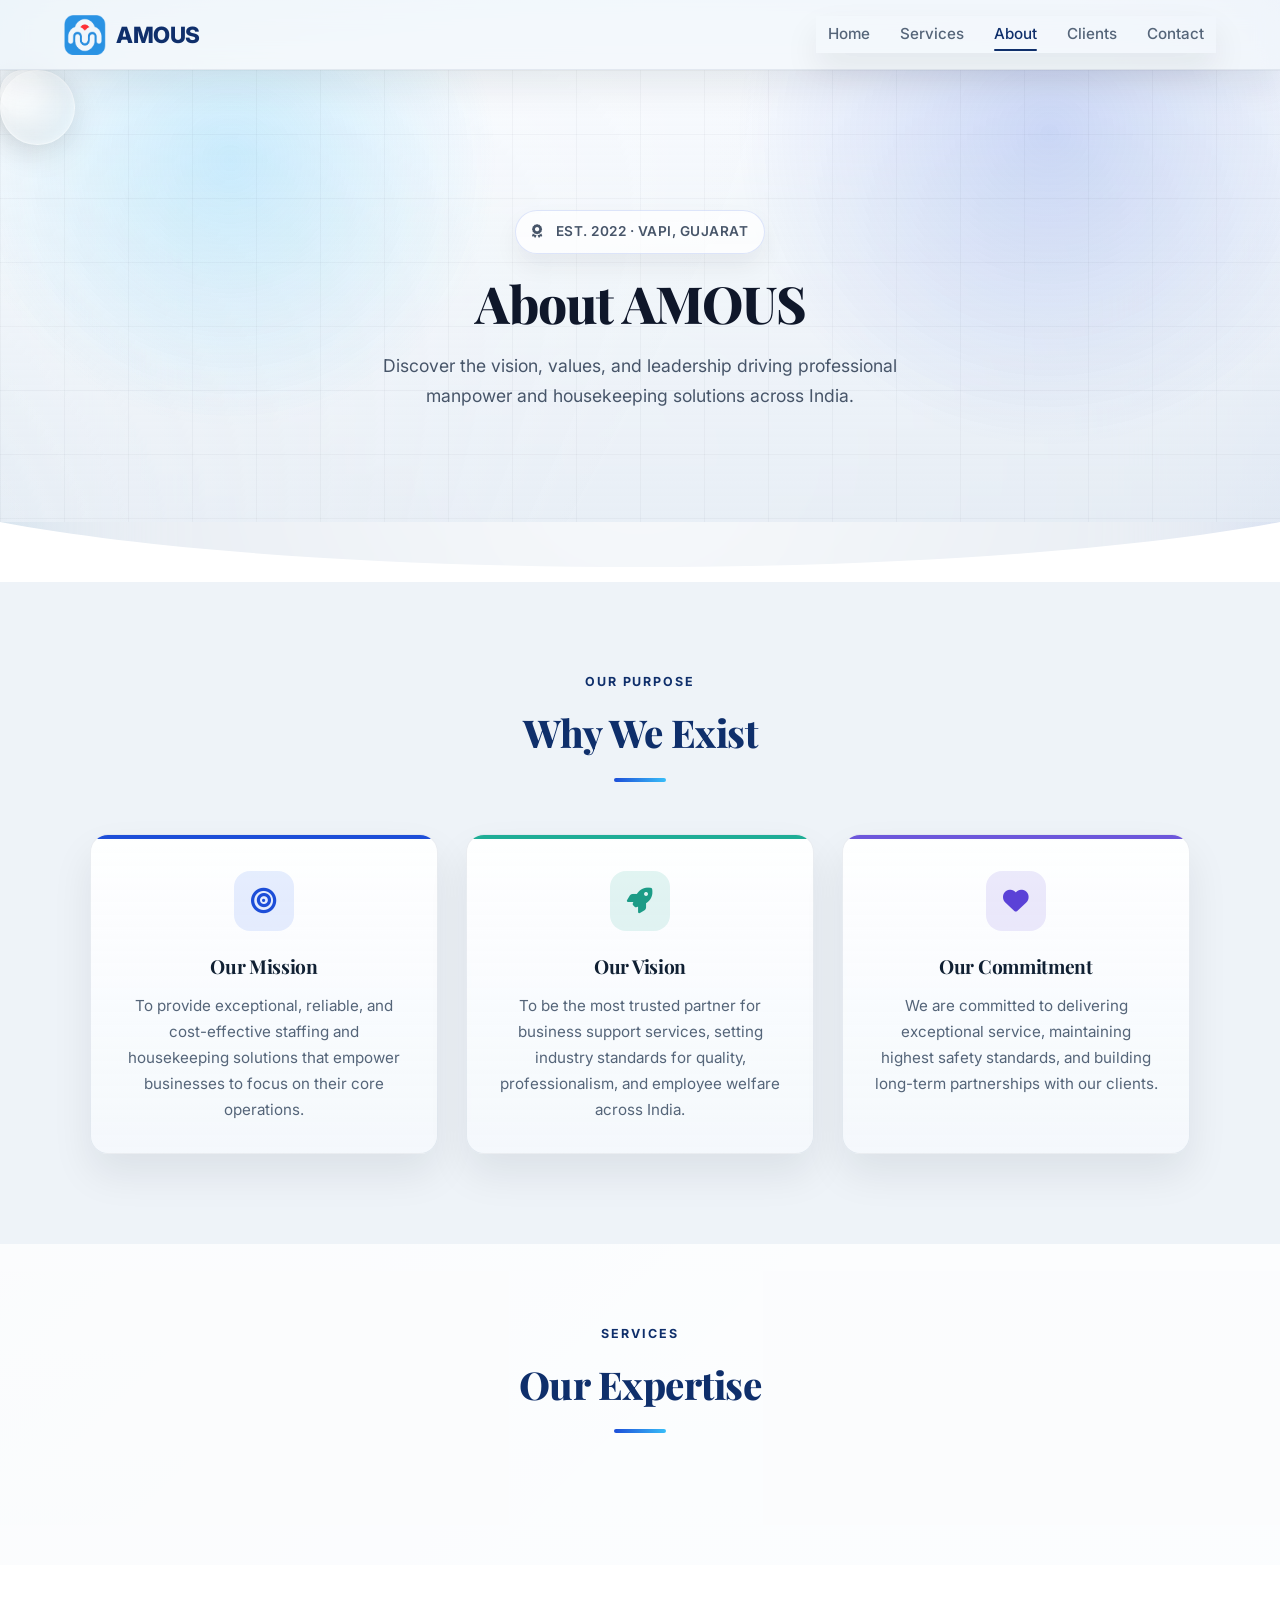
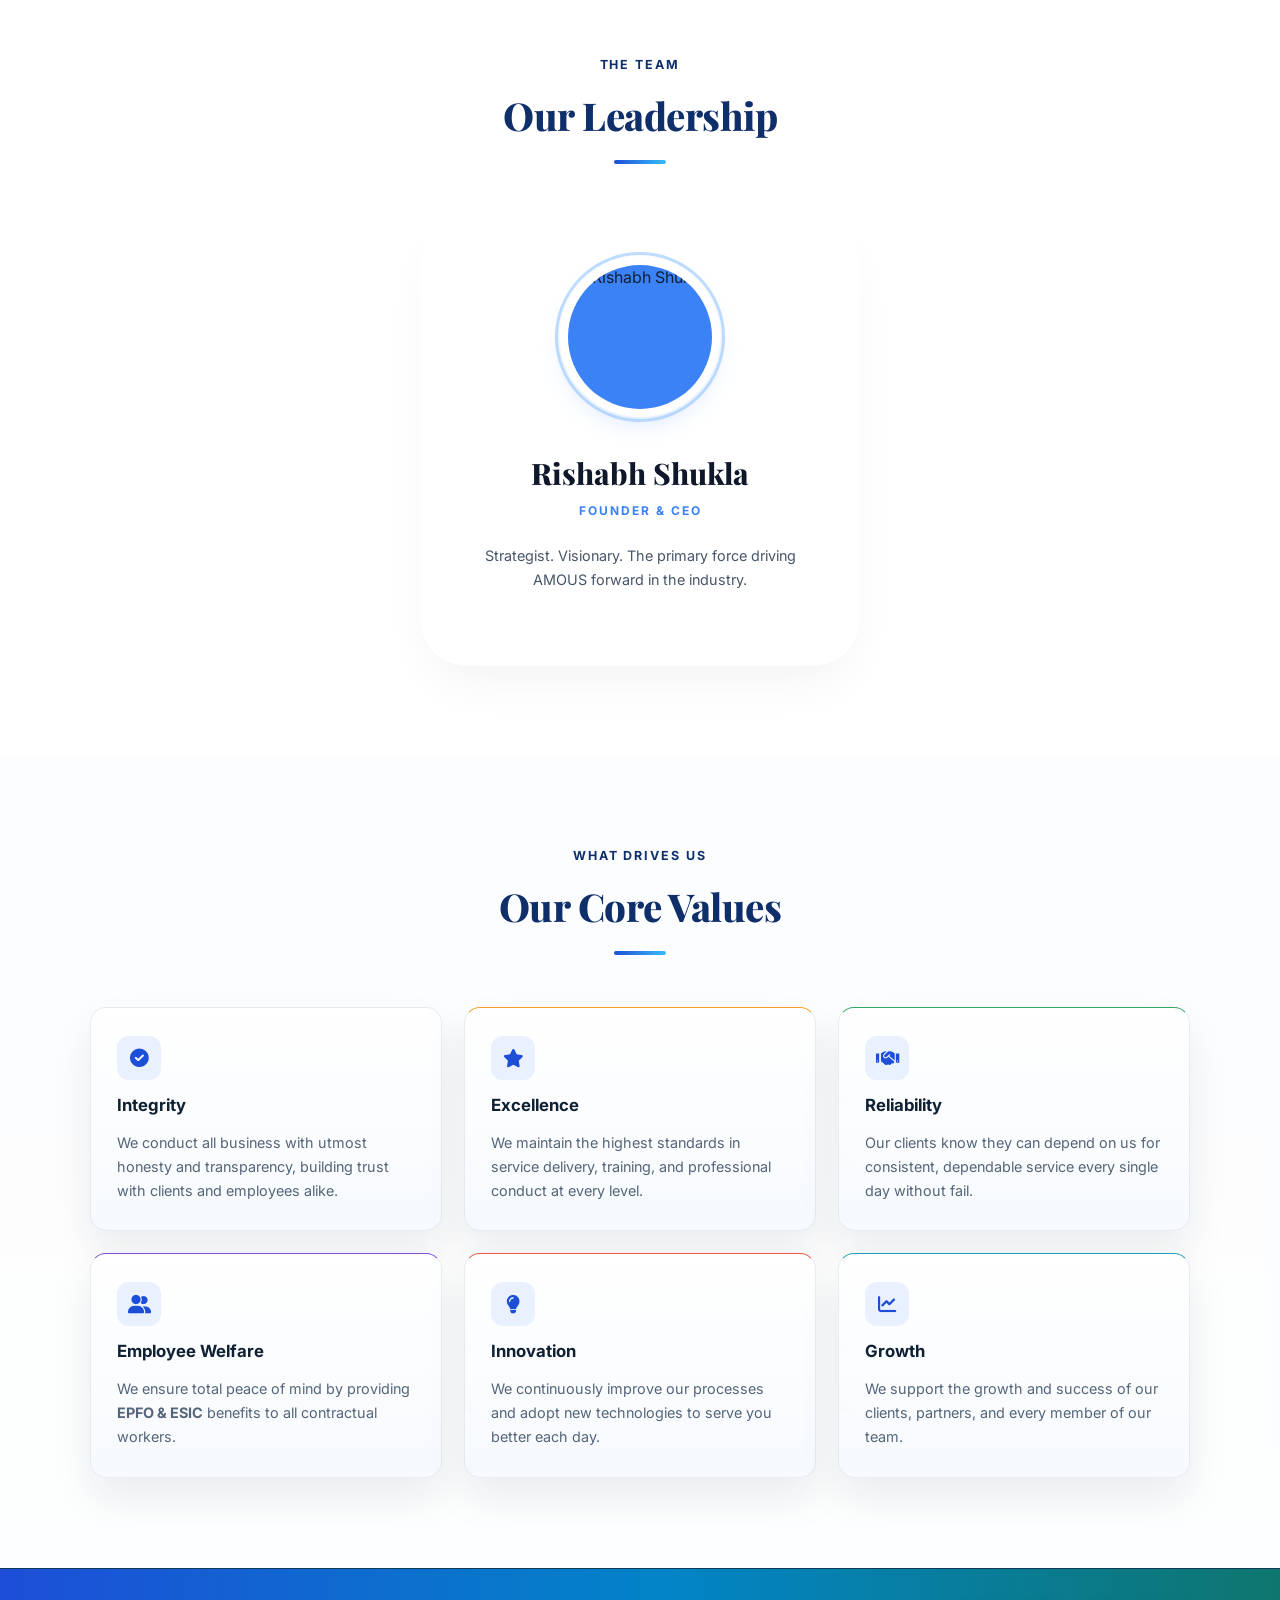
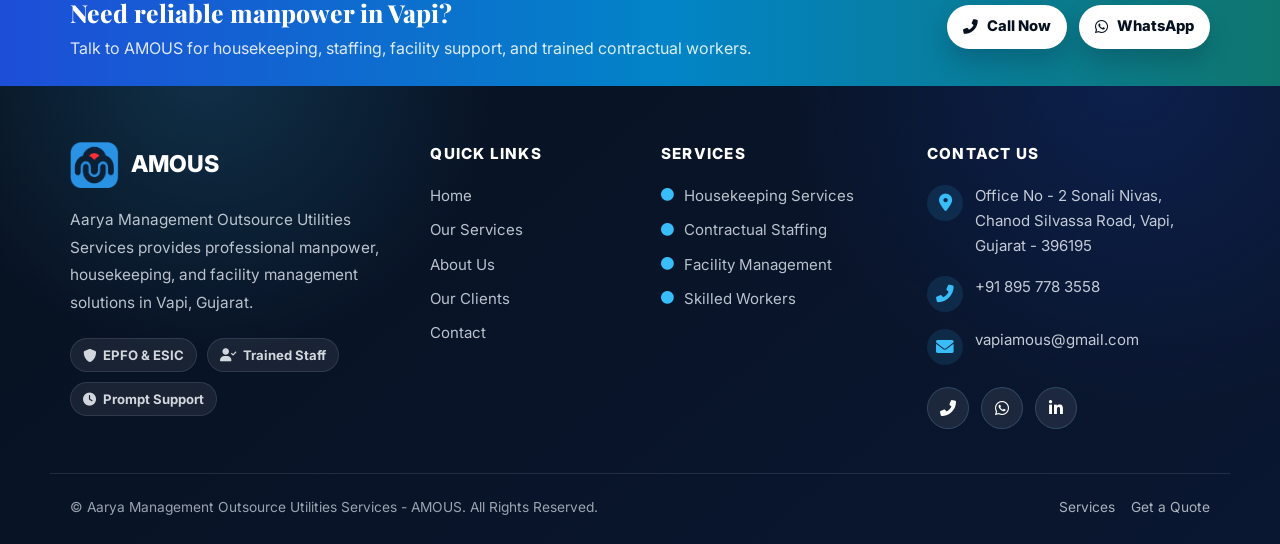
==== commit 58094705: "Fix redirect loop and prepare deployment: remove duplicate netlify.toml rules, clean up digital rout" ====
--- a/frontend/about.html
+++ b/frontend/about.html
@@ -9,6 +9,7 @@
   <meta name="keywords"
     content="best manpower supply in Vapi, manpower supplier in Vapi, facility management Vapi, housekeeping services Vapi, staffing services Gujarat, Vabion manpower services, manpower supplier Vabion">
   <meta name="viewport" content="width=device-width, initial-scale=1.0">
+  <link rel="icon" href="/favicon.ico" type="image/x-icon">
   <link rel="canonical" href="https://www.amous.in/about.html">
 
   <!-- Fonts & Icons -->
@@ -20,7 +21,7 @@
   <link rel="stylesheet" href="https://cdnjs.cloudflare.com/ajax/libs/aos/2.3.4/aos.css">
 
   <!-- Shared Stylesheet -->
-  <link rel="stylesheet" href="style.css?v=3">
+  <link rel="stylesheet" href="style.css?v=4">
 
   <style>
     /* about page styles */
@@ -528,13 +529,6 @@
       background: linear-gradient(90deg, var(--blue), var(--blue-light));
       border-radius: 99px;
       margin: 10px auto 52px;
-    }
-
-    /* Footer for about page */
-    .about-footer {
-      background: var(--navy);
-      color: hsla(0, 0%, 100%, 0.7);
-      padding: 64px 20px 28px;
     }
   </style>
   <style>
@@ -689,48 +683,27 @@
     <h2 class="section-title">Our Expertise</h2>
     <div class="section-divider"></div>
 
-    <div class="expertise-grid">
-      <div class="expertise-item" data-aos="fade-up" data-aos-delay="0">
-        <div class="exp-icon"><i class="fas fa-broom"></i></div>
-        <span>House Keeping Services</span>
-      </div>
-      <div class="expertise-item" data-aos="fade-up" data-aos-delay="60">
-        <div class="exp-icon"><i class="fas fa-soap"></i></div>
-        <span>Cleaning Services</span>
-      </div>
-      <div class="expertise-item" data-aos="fade-up" data-aos-delay="120">
-        <div class="exp-icon"><i class="fas fa-users-cog"></i></div>
-        <span>Contractual Staffing</span>
-      </div>
-      <div class="expertise-item" data-aos="fade-up" data-aos-delay="180">
-        <div class="exp-icon"><i class="fas fa-car"></i></div>
-        <span>Driver and Chauffeur</span>
-      </div>
-      <div class="expertise-item" data-aos="fade-up" data-aos-delay="240">
-        <div class="exp-icon"><i class="fas fa-shipping-fast"></i></div>
-        <span>Delivery Staff Services</span>
-      </div>
-      <div class="expertise-item" data-aos="fade-up" data-aos-delay="300">
-        <div class="exp-icon"><i class="fas fa-fire-extinguisher"></i></div>
-        <span>Fire and Safety Officers</span>
-      </div>
-      <div class="expertise-item" data-aos="fade-up" data-aos-delay="360">
-        <div class="exp-icon"><i class="fas fa-truck-loading"></i></div>
-        <span>Logistic Support Services</span>
-      </div>
-      <div class="expertise-item" data-aos="fade-up" data-aos-delay="420">
-        <div class="exp-icon"><i class="fas fa-bolt"></i></div>
-        <span>Electro-Mechanical Staff</span>
-      </div>
-      <div class="expertise-item" data-aos="fade-up" data-aos-delay="480">
-        <div class="exp-icon"><i class="fas fa-user-check"></i></div>
-        <span>Skilled and Highly Skilled Workers</span>
-      </div>
-      <div class="expertise-item" data-aos="fade-up" data-aos-delay="540">
-        <div class="exp-icon"><i class="fas fa-industry"></i></div>
-        <span>Machine Operators &amp; Supervisors</span>
-      </div>
-    </div>
+    <div id="services-grid" class="expertise-grid"></div>
+    <script>
+      async function loadServices(){
+        try{
+          const res = await fetch('/api/services');
+          const services = await res.json();
+          const grid = document.getElementById('services-grid');
+          grid.innerHTML = '';
+          services.forEach((s, i) =>{
+            const item = document.createElement('div');
+            item.className = 'expertise-item';
+            item.setAttribute('data-aos','fade-up');
+            item.setAttribute('data-aos-delay', String(i*60));
+            const imgHtml = s.image_url ? `<div class="exp-icon"><img src="${s.image_url}" style="width:48px;height:48px;object-fit:cover;border-radius:8px"></div>` : '<div class="exp-icon"><i class="fas fa-cogs"></i></div>';
+            item.innerHTML = imgHtml + `<span>${s.title}</span>`;
+            grid.appendChild(item);
+          })
+        }catch(e){console.error(e)}
+      }
+      document.addEventListener('DOMContentLoaded', loadServices);
+    </script>
   </section>
 
   <!-- team -->
@@ -744,7 +717,7 @@
       <!-- Card 1 -->
       <div class="team-member" data-tilt>
         <div class="team-avatar-initials">
-          <img src="https://placehold.co/400x400/3b82f6/ffffff?text=RS&font=Montserrat" alt="Rishabh Shukla">
+          <img src="https://media.licdn.com/dms/image/v2/D4D03AQFrf5tA4D606A/profile-displayphoto-shrink_800_800/B4DZPAfEqsHcAc-/0/1734101192404?e=1781136000&v=beta&t=vHtjBd70vK0bI2Kt6j_5qgvfejvThKi4pmMo62xOMiY" alt="Rishabh Shukla">
           <div class="avatar-ring"></div>
         </div>
         <div class="team-member-info">
@@ -800,27 +773,34 @@
   </section>
 
   <!-- footer -->
-  <footer id="contact">
+  <footer id="contact" class="site-footer">
+    <div class="footer-cta">
+      <div class="footer-cta-inner">
+        <div>
+          <h3>Need reliable manpower in Vapi?</h3>
+          <p>Talk to AMOUS for housekeeping, staffing, facility support, and trained contractual workers.</p>
+        </div>
+        <div class="footer-cta-actions">
+          <a href="tel:+918957783558"><i class="fas fa-phone-alt"></i> Call Now</a>
+          <a href="https://wa.me/918957783558" target="_blank" rel="noopener"><i class="fab fa-whatsapp"></i> WhatsApp</a>
+        </div>
+      </div>
+    </div>
+
     <div class="footer-inner">
-
-      <!-- Brand column -->
       <div class="footer-col">
         <div class="footer-logo-row">
           <img src="main/logo.png" alt="AMOUS logo">
           <span>AMOUS</span>
         </div>
-        <p>Aarya Management Outsource Utilities Services — professional manpower, housekeeping, and facility management
+        <p class="footer-tagline">Aarya Management Outsource Utilities Services provides professional manpower, housekeeping, and facility management
           solutions in Vapi, Gujarat.</p>
-        <div class="footer-socials" style="margin-top:20px">
-          <a href="tel:+918957783558" title="Call Us"><i class="fas fa-phone-alt"></i></a>
-          <a href="https://wa.me/918957783558" target="_blank" rel="noopener" title="WhatsApp"><i
-              class="fab fa-whatsapp"></i></a>
-          <a href="https://www.linkedin.com/company/aarya-management-outsource-utilities-services-amous/"
-            target="_blank" rel="noopener" title="LinkedIn"><i class="fab fa-linkedin-in"></i></a>
+        <div class="footer-badges">
+          <span><i class="fas fa-shield-alt"></i> EPFO &amp; ESIC</span>
+          <span><i class="fas fa-user-check"></i> Trained Staff</span>
+          <span><i class="fas fa-clock"></i> Prompt Support</span>
         </div>
       </div>
-
-      <!-- Quick links column -->
       <div class="footer-col">
         <h4>Quick Links</h4>
         <div class="footer-links">
@@ -831,27 +811,36 @@
           <a href="index.html#contact">Contact</a>
         </div>
       </div>
-
-      <!-- Contact column -->
+      <div class="footer-col">
+        <h4>Services</h4>
+        <div class="footer-service-list">
+          <span><i class="fas fa-circle"></i> Housekeeping Services</span>
+          <span><i class="fas fa-circle"></i> Contractual Staffing</span>
+          <span><i class="fas fa-circle"></i> Facility Management</span>
+          <span><i class="fas fa-circle"></i> Skilled Workers</span>
+        </div>
+      </div>
       <div class="footer-col">
         <h4>Contact Us</h4>
-        <div class="footer-contact-row">
-          <i class="fas fa-map-marker-alt"></i>
-          <span>Office No - 2 Sonali Nivas, Chanod Silvassa Road, Vapi, Gujarat – 396195</span>
+        <div class="footer-contact-row"><i class="fas fa-map-marker-alt"></i><span>Office No - 2 Sonali Nivas, Chanod
+            Silvassa Road, Vapi, Gujarat - 396195</span></div>
+        <div class="footer-contact-row"><i class="fas fa-phone-alt"></i><a href="tel:+918957783558">+91 895 778 3558</a></div>
+        <div class="footer-contact-row"><i class="fas fa-envelope"></i><a href="mailto:vapiamous@gmail.com">vapiamous@gmail.com</a></div>
+        <div class="footer-socials">
+          <a href="tel:+918957783558" title="Call Us"><i class="fas fa-phone-alt"></i></a>
+          <a href="https://wa.me/918957783558" target="_blank" rel="noopener" title="WhatsApp"><i
+              class="fab fa-whatsapp"></i></a>
+          <a href="https://www.linkedin.com/company/aarya-management-outsource-utilities-services-amous/"
+            target="_blank" rel="noopener" title="LinkedIn"><i class="fab fa-linkedin-in"></i></a>
         </div>
-        <div class="footer-contact-row">
-          <i class="fas fa-phone-alt"></i>
-          <span>+91 895 778 3558</span>
-        </div>
-        <div class="footer-contact-row">
-          <i class="fas fa-envelope"></i>
-          <span>vapiamous@gmail.com</span>
-        </div>
-      </div>
-
+      </div>
     </div>
     <div class="footer-bottom">
-      <p>© <span id="year"></span> Aarya Management Outsource Utilities Services – AMOUS. All Rights Reserved.</p>
+      <p>&copy; <span id="year"></span> Aarya Management Outsource Utilities Services - AMOUS. All Rights Reserved.</p>
+      <div class="footer-bottom-links">
+        <a href="index.html#services">Services</a>
+        <a href="index.html#contact">Get a Quote</a>
+      </div>
     </div>
   </footer>
 
--- a/frontend/style.css
+++ b/frontend/style.css
@@ -865,11 +865,11 @@
    9. FOOTER
  /* ── FOOTER ───────────────────────────────────── */
 footer {
-  background: #f8fafc;
-  color: var(--text-muted);
-  padding: 64px 20px 28px;
+  background: #0f172a;
+  color: rgba(255, 255, 255, 0.88);
+  padding: 64px 20px 24px;
   position: relative;
-  border-top: 1px solid rgba(226, 232, 240, 0.8);
+  border-top: 1px solid rgba(148, 163, 184, 0.15);
   margin-top: 40px;
 }
 
@@ -880,20 +880,23 @@
 }
 
 .footer-inner {
-  width: 90%;
-  max-width: 1200px;
+  width: min(100%, 1200px);
   margin: 0 auto;
   display: grid;
-  grid-template-columns: 1.4fr 1fr 1.2fr;
+  grid-template-columns: 1.5fr 1fr 1.2fr;
   gap: 48px;
-  padding-bottom: 48px;
-  border-bottom: 1px solid rgba(226, 232, 240, 0.8);
+  padding-bottom: 44px;
+  border-bottom: 1px solid rgba(148, 163, 184, 0.16);
+}
+
+.footer-col {
+  min-width: 0;
 }
 
 .footer-col h4 {
-  color: var(--text);
+  color: #fff;
   font-weight: 700;
-  font-size: .97rem;
+  font-size: 1rem;
   margin-bottom: 18px;
   letter-spacing: 0.2px;
 }
@@ -901,59 +904,26 @@
 .footer-logo-row {
   display: flex;
   align-items: center;
-  gap: 10px;
-  margin-bottom: 14px;
+  gap: 12px;
+  margin-bottom: 18px;
 }
 
 .footer-logo-row img {
-  height: 36px;
+  height: 40px;
   width: auto;
 }
 
 .footer-logo-row span {
-  font-size: 1.3rem;
+  font-size: 1.35rem;
   font-weight: 800;
-  color: var(--blue-dark);
+  color: #ffffff;
 }
 
 .footer-col p {
-  font-size: 0.9rem;
-  line-height: 1.75;
-  color: var(--text-muted);
-}
-
-.client-col-label {
-  font-size: .7rem;
-  font-weight: 700;
-  letter-spacing: 1.6px;
-  text-transform: uppercase;
-  color: var(--blue-dark);
-  margin-bottom: 4px;
-}
-
-.client-entry {
-  display: flex;
-  align-items: center;
-  gap: 12px;
-  padding: 10px 12px;
-  background: #ffffff;
-  border-radius: 10px;
-  border: 1px solid rgba(226, 232, 240, 0.8);
-  transition: border-color .22s, box-shadow .22s, background .22s;
-  cursor: default;
-}
-
-.client-entry:hover {
-  background: #f8fafc;
-  border-color: rgba(59, 130, 246, 0.4);
-  box-shadow: 0 4px 16px rgba(59, 130, 246, 0.1);
-}
-
-.client-entry-name {
-  font-size: .88rem;
-  font-weight: 600;
-  color: var(--text);
-  line-height: 1.3;
+  font-size: 0.95rem;
+  line-height: 1.8;
+  color: rgba(255, 255, 255, 0.74);
+  margin: 0;
 }
 
 .footer-links {
@@ -963,80 +933,396 @@
 }
 
 .footer-links a {
-  color: var(--text-muted);
+  color: rgba(255, 255, 255, 0.8);
   text-decoration: none;
-  font-size: 0.94rem;
-  transition: color 0.2s, padding-left 0.2s;
+  font-size: 0.95rem;
+  transition: color 0.2s, transform 0.2s;
   display: inline-block;
 }
 
-.footer-links a::before {
-  content: '';
-  width: 0;
-  height: 1.5px;
-  background: var(--blue-light);
-  transition: width var(--transition);
-  border-radius: 99px;
-}
-
 .footer-links a:hover {
-  color: var(--blue);
-  padding-left: 6px;
+  color: #93c5fd;
+  transform: translateX(3px);
 }
 
 .footer-contact-row {
   display: flex;
   gap: 14px;
-  margin-bottom: 20px;
+  margin-bottom: 18px;
   align-items: flex-start;
 }
 
 .footer-contact-row i {
-  color: var(--blue);
+  color: #38bdf8;
   font-size: 1.1rem;
-  margin-top: 4px;
+  margin-top: 2px;
 }
 
 .footer-contact-row span {
-  font-size: 0.92rem;
-  color: var(--text-muted);
-  line-height: 1.6;
+  font-size: 0.93rem;
+  color: rgba(255, 255, 255, 0.76);
+  line-height: 1.7;
 }
 
 .footer-socials {
   display: flex;
+  flex-wrap: wrap;
   gap: 12px;
-  margin-top: 20px;
+  margin-top: 24px;
 }
 
 .footer-socials a {
-  width: 38px;
-  height: 38px;
-  border-radius: 10px;
-  background: hsla(0, 0%, 100%, 0.9);
-  border: 1px solid rgba(148, 163, 184, 0.35);
+  width: 42px;
+  height: 42px;
+  border-radius: 14px;
+  background: rgba(255, 255, 255, 0.08);
+  border: 1px solid rgba(148, 163, 184, 0.25);
   display: flex;
   align-items: center;
   justify-content: center;
-  color: var(--blue-dark);
+  color: #f8fafc;
   font-size: 1rem;
   transition: background var(--transition), border-color var(--transition), color var(--transition), transform var(--transition);
 }
 
 .footer-socials a:hover {
-  background: var(--blue);
-  border-color: var(--blue);
-  color: white;
+  background: #38bdf8;
+  border-color: #38bdf8;
+  color: #0f172a;
   transform: translateY(-3px);
 }
 
 .footer-bottom {
-  width: 90%;
-  max-width: 1200px;
+  width: min(100%, 1200px);
   margin: 28px auto 0;
   text-align: center;
-  font-size: 0.84rem;
-  color: var(--text-muted);
+  font-size: 0.86rem;
+  color: rgba(255, 255, 255, 0.64);
+  padding-top: 22px;
+}
+
+@media (max-width: 1024px) {
+  .footer-inner {
+    grid-template-columns: 1fr 1fr;
+  }
+}
+
+@media (max-width: 768px) {
+  .footer-inner {
+    grid-template-columns: 1fr;
+    gap: 28px;
+    padding-bottom: 32px;
+  }
+
+  .footer-col {
+    text-align: center;
+  }
+
+  .footer-contact-row {
+    flex-direction: column;
+    align-items: center;
+  }
+
+  .footer-socials {
+    justify-content: center;
+  }
+}
+
+.site-footer {
+  isolation: isolate;
+  overflow: hidden;
+  margin-top: 0;
+  padding: 0;
+  background: #07111f;
+  color: #f8fafc;
+  border-top: 1px solid rgba(56, 189, 248, 0.24);
+}
+
+.site-footer::before {
+  content: '';
+  position: absolute;
+  inset: 0;
+  background:
+    radial-gradient(circle at 16% 16%, rgba(56, 189, 248, 0.18), transparent 25%),
+    radial-gradient(circle at 88% 18%, rgba(29, 78, 216, 0.2), transparent 28%),
+    linear-gradient(140deg, rgba(15, 23, 42, 0) 0%, rgba(30, 64, 175, 0.12) 100%);
+  pointer-events: none;
+  z-index: -1;
+}
+
+.footer-cta {
+  background: linear-gradient(90deg, #1d4ed8 0%, #0284c7 52%, #0f766e 100%);
+  color: #ffffff;
+}
+
+.footer-cta-inner,
+.site-footer .footer-inner,
+.site-footer .footer-bottom {
+  width: min(100%, 1180px);
+  margin: 0 auto;
+}
+
+.footer-cta-inner {
+  display: flex;
+  align-items: center;
+  justify-content: space-between;
+  gap: 24px;
+  padding: 24px 20px;
+}
+
+.footer-cta h3 {
+  margin: 0 0 4px;
+  font-size: clamp(1.15rem, 2vw, 1.55rem);
+  font-weight: 800;
+  color: #ffffff;
+}
+
+.footer-cta p {
+  margin: 0;
+  color: rgba(255, 255, 255, 0.86);
+  line-height: 1.6;
+}
+
+.footer-cta-actions {
+  display: flex;
+  flex-wrap: wrap;
+  gap: 12px;
+  flex-shrink: 0;
+}
+
+.footer-cta-actions a {
+  display: inline-flex;
+  align-items: center;
+  justify-content: center;
+  gap: 9px;
+  min-height: 44px;
+  padding: 0 16px;
+  border-radius: 999px;
+  color: #07111f;
+  background: #ffffff;
+  text-decoration: none;
+  font-size: 0.92rem;
+  font-weight: 800;
+  box-shadow: 0 12px 24px rgba(2, 6, 23, 0.18);
+  transition: transform var(--transition), background var(--transition), color var(--transition);
+}
+
+.footer-cta-actions a:hover {
+  transform: translateY(-2px);
+  background: #e0f2fe;
+  color: #0f2f6b;
+}
+
+.site-footer .footer-inner {
+  display: grid;
+  grid-template-columns: minmax(260px, 1.35fr) 0.8fr 0.95fr 1.2fr;
+  gap: 42px;
+  padding: 56px 20px 44px;
+  border-bottom: 1px solid rgba(148, 163, 184, 0.18);
+  background: transparent;
+  box-shadow: none;
+}
+
+.site-footer .footer-col {
+  min-width: 0;
+  text-align: left;
+}
+
+.site-footer .footer-logo-row {
+  margin-bottom: 18px;
+}
+
+.site-footer .footer-logo-row img {
+  height: 46px;
+}
+
+.site-footer .footer-logo-row span {
+  color: #ffffff;
+  font-size: 1.45rem;
+}
+
+.site-footer .footer-tagline {
+  max-width: 390px;
+  margin: 0 0 22px;
+  color: rgba(226, 232, 240, 0.82);
+  font-size: 0.96rem;
+  line-height: 1.8;
+}
+
+.footer-badges {
+  display: flex;
+  flex-wrap: wrap;
+  gap: 10px;
+}
+
+.footer-badges span {
+  display: inline-flex;
+  align-items: center;
+  gap: 7px;
+  min-height: 34px;
+  padding: 0 12px;
+  border-radius: 999px;
+  background: rgba(255, 255, 255, 0.07);
+  border: 1px solid rgba(148, 163, 184, 0.18);
+  color: rgba(241, 245, 249, 0.86);
+  font-size: 0.82rem;
+  font-weight: 700;
+}
+
+.site-footer .footer-col h4 {
+  margin: 0 0 18px;
+  color: #ffffff;
+  font-size: 0.95rem;
+  font-weight: 800;
+  letter-spacing: 0.08em;
+  text-transform: uppercase;
+}
+
+.site-footer .footer-links {
+  gap: 11px;
+}
+
+.site-footer .footer-links a,
+.footer-service-list span {
+  color: rgba(226, 232, 240, 0.82);
+  font-size: 0.94rem;
+  line-height: 1.55;
+}
+
+.site-footer .footer-links a:hover {
+  color: #7dd3fc;
+  transform: translateX(4px);
+}
+
+.footer-service-list {
+  display: grid;
+  gap: 11px;
+}
+
+.footer-service-list span {
+  display: flex;
+  align-items: center;
+  gap: 10px;
+}
+
+.footer-service-list i {
+  color: #38bdf8;
+  font-size: 0.8rem;
+}
+
+.site-footer .footer-contact-row {
+  gap: 12px;
+  margin-bottom: 16px;
+}
+
+.site-footer .footer-contact-row i {
+  width: 36px;
+  height: 36px;
+  border-radius: 50%;
+  display: inline-flex;
+  align-items: center;
+  justify-content: center;
+  flex-shrink: 0;
+  margin-top: 1px;
+  background: rgba(56, 189, 248, 0.12);
+  color: #38bdf8;
+}
+
+.site-footer .footer-contact-row span,
+.site-footer .footer-contact-row a {
+  color: rgba(226, 232, 240, 0.86);
+  font-size: 0.94rem;
+  line-height: 1.65;
+  text-decoration: none;
+}
+
+.site-footer .footer-contact-row a:hover {
+  color: #7dd3fc;
+}
+
+.site-footer .footer-socials {
+  margin-top: 22px;
+}
+
+.site-footer .footer-socials a {
+  width: 42px;
+  height: 42px;
+  border-radius: 50%;
+  background: rgba(255, 255, 255, 0.08);
+  border-color: rgba(125, 211, 252, 0.2);
+  color: #ffffff;
+}
+
+.site-footer .footer-socials a:hover {
+  background: #38bdf8;
+  border-color: #38bdf8;
+  color: #06111f;
+}
+
+.site-footer .footer-bottom {
+  display: flex;
+  align-items: center;
+  justify-content: space-between;
+  gap: 18px;
+  padding: 22px 20px 26px;
+  color: rgba(226, 232, 240, 0.68);
+  font-size: 0.86rem;
+  text-align: left;
+}
+
+.footer-bottom-links {
+  display: flex;
+  align-items: center;
+  gap: 16px;
+  flex-wrap: wrap;
+}
+
+.footer-bottom-links a {
+  color: rgba(226, 232, 240, 0.74);
+  text-decoration: none;
+}
+
+.footer-bottom-links a:hover {
+  color: #7dd3fc;
+}
+
+@media (max-width: 980px) {
+  .footer-cta-inner {
+    align-items: flex-start;
+    flex-direction: column;
+  }
+
+  .site-footer .footer-inner {
+    grid-template-columns: 1fr 1fr;
+  }
+}
+
+@media (max-width: 640px) {
+  .footer-cta-inner,
+  .site-footer .footer-inner,
+  .site-footer .footer-bottom {
+    padding-left: 16px;
+    padding-right: 16px;
+  }
+
+  .site-footer .footer-inner {
+    grid-template-columns: 1fr;
+    gap: 30px;
+  }
+
+  .site-footer .footer-contact-row {
+    flex-direction: row;
+    align-items: flex-start;
+  }
+
+  .site-footer .footer-socials {
+    justify-content: flex-start;
+  }
+
+  .site-footer .footer-bottom {
+    align-items: flex-start;
+    flex-direction: column;
+  }
 }
 
 /* Legacy selectors used by index.html inline styles */
@@ -1374,8 +1660,7 @@
   background: linear-gradient(135deg, #133c8b 0%, #1d4ed8 65%, #38bdf8 100%);
 }
 
-#clients,
-footer {
+#clients {
   background: rgba(248, 251, 254, 0.78);
 }
 
